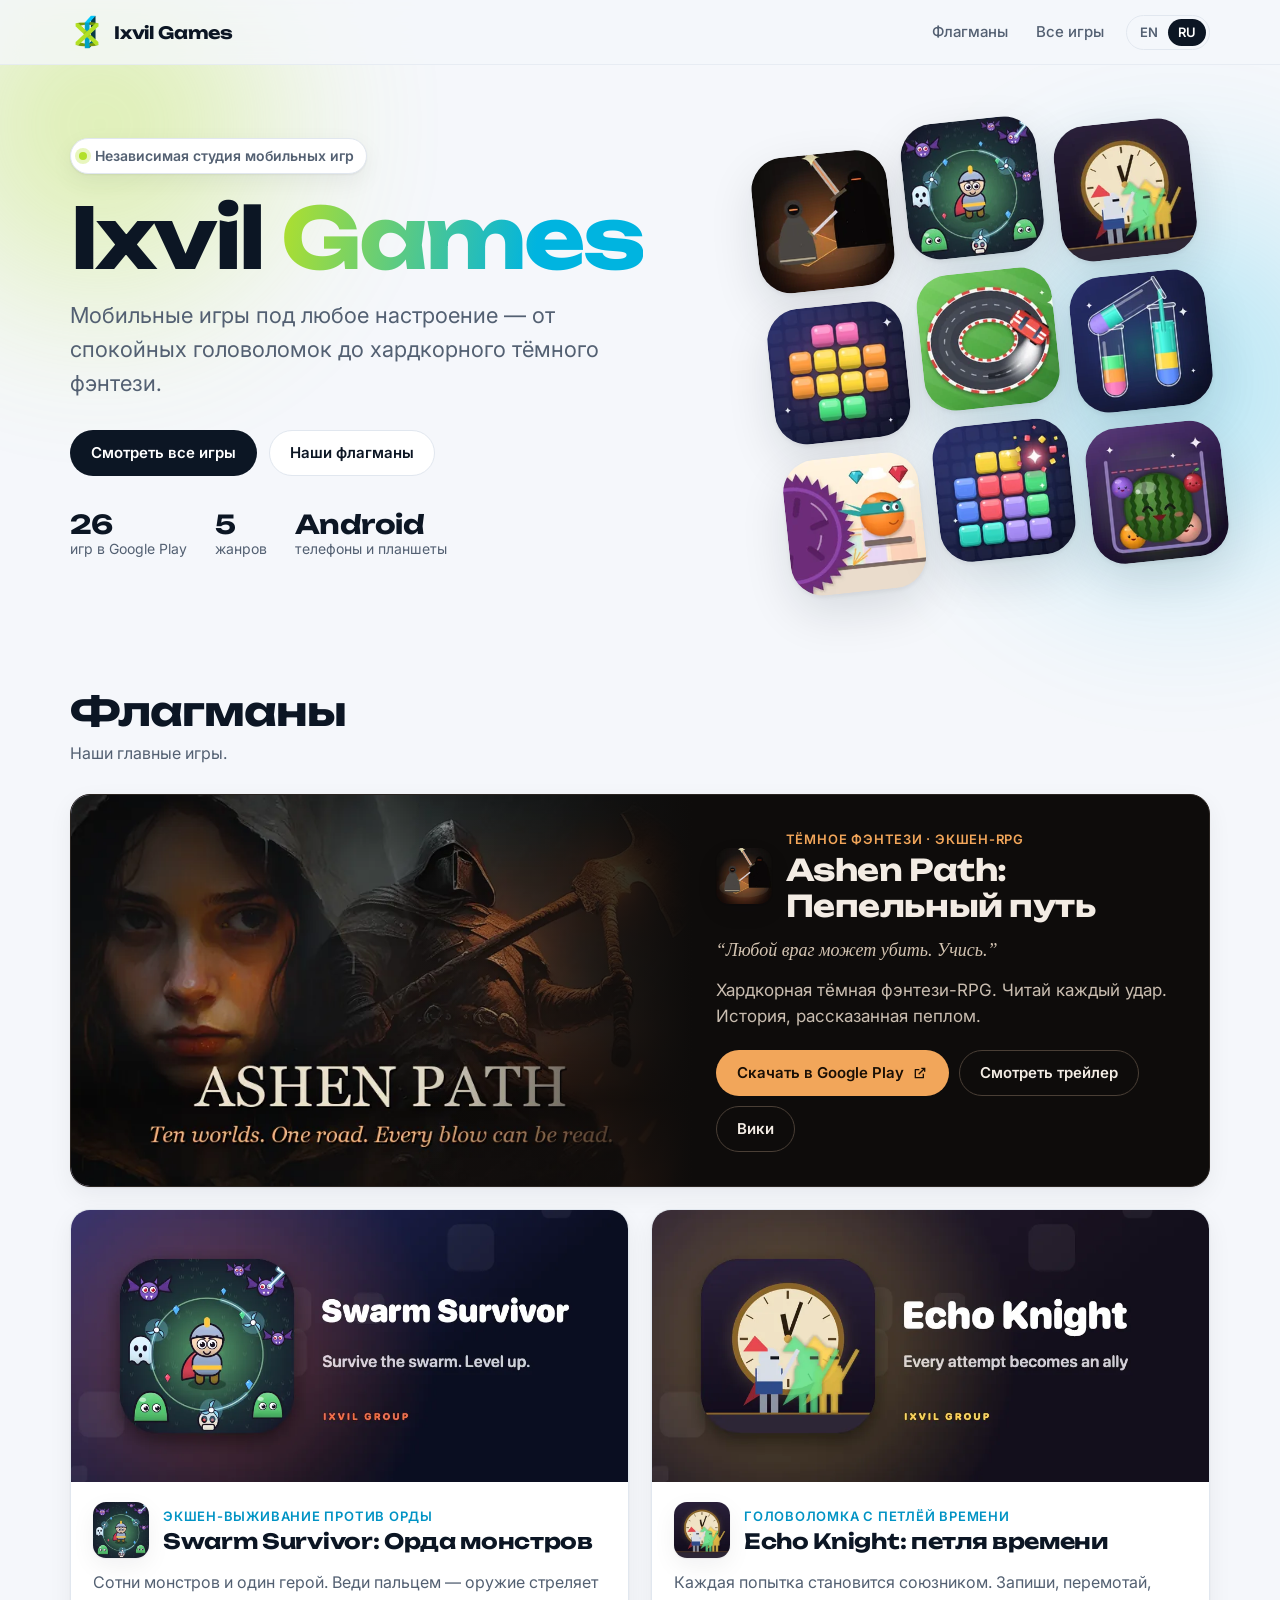
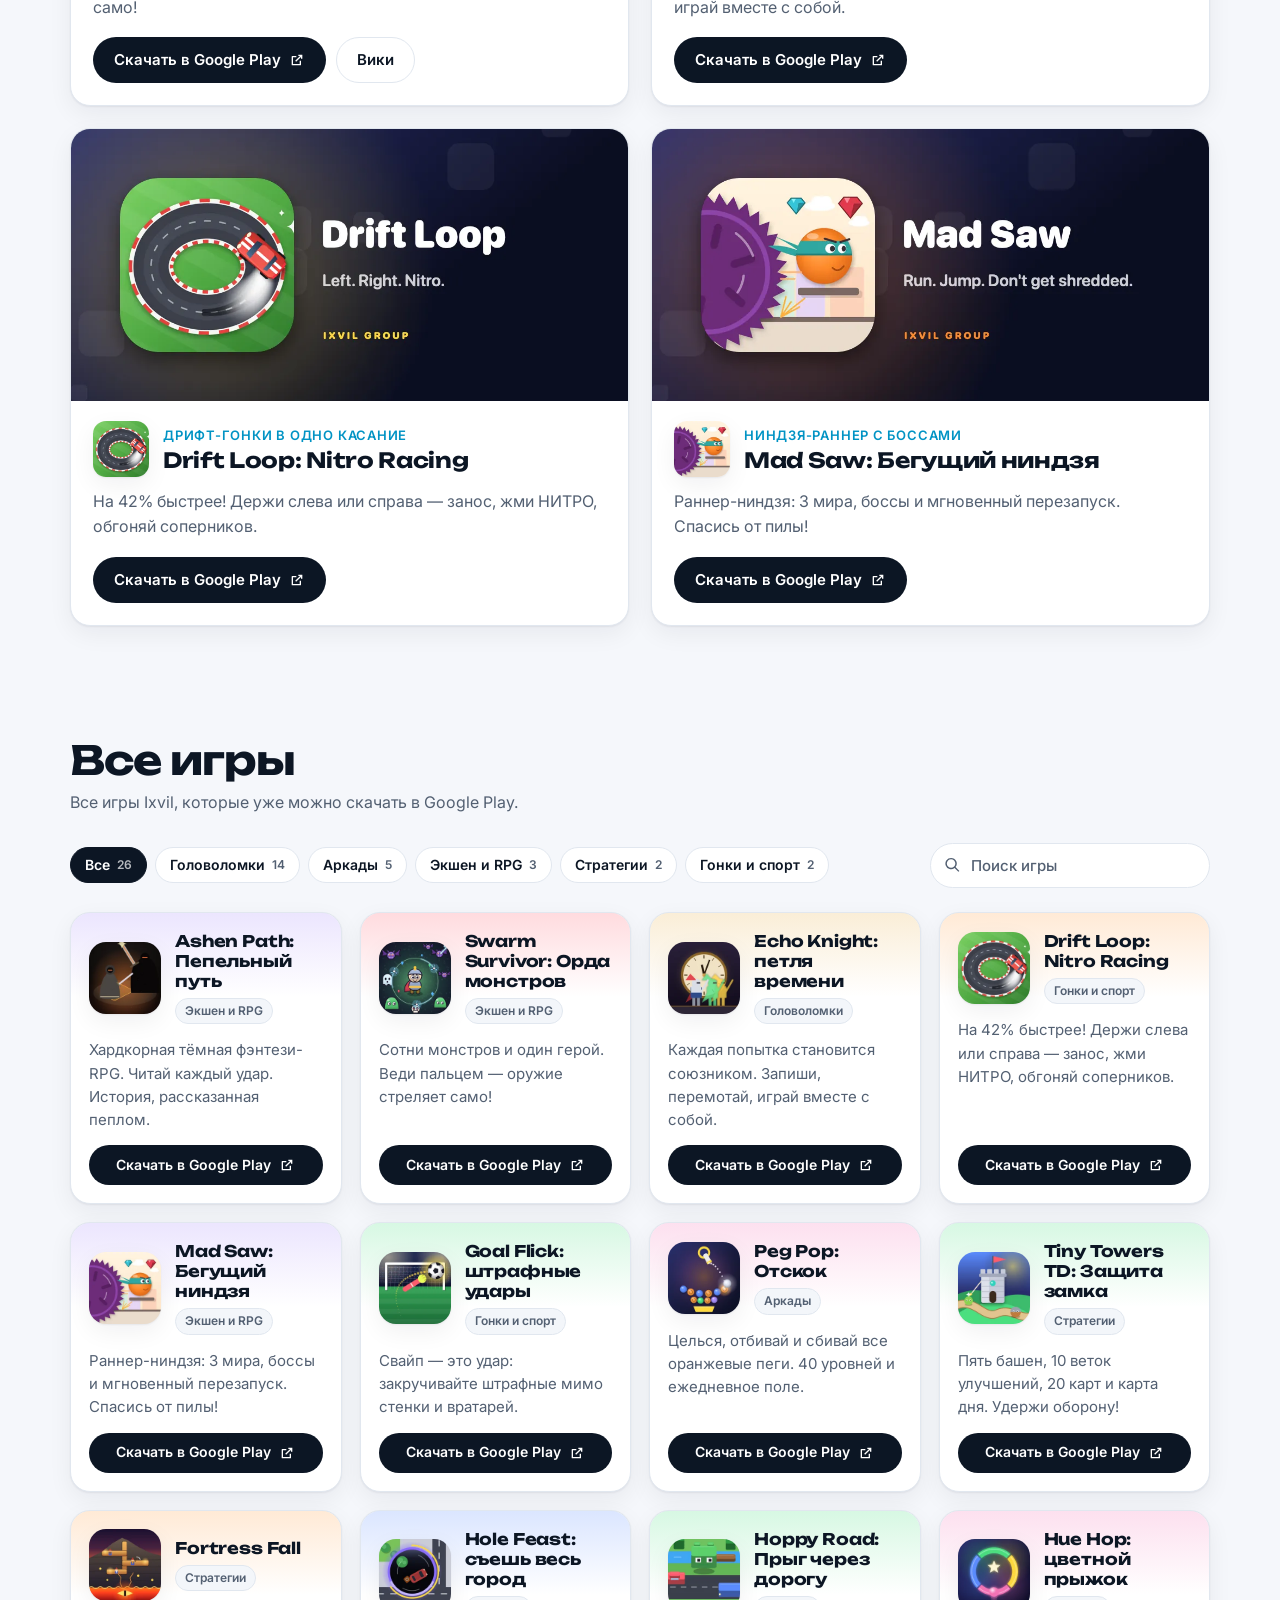
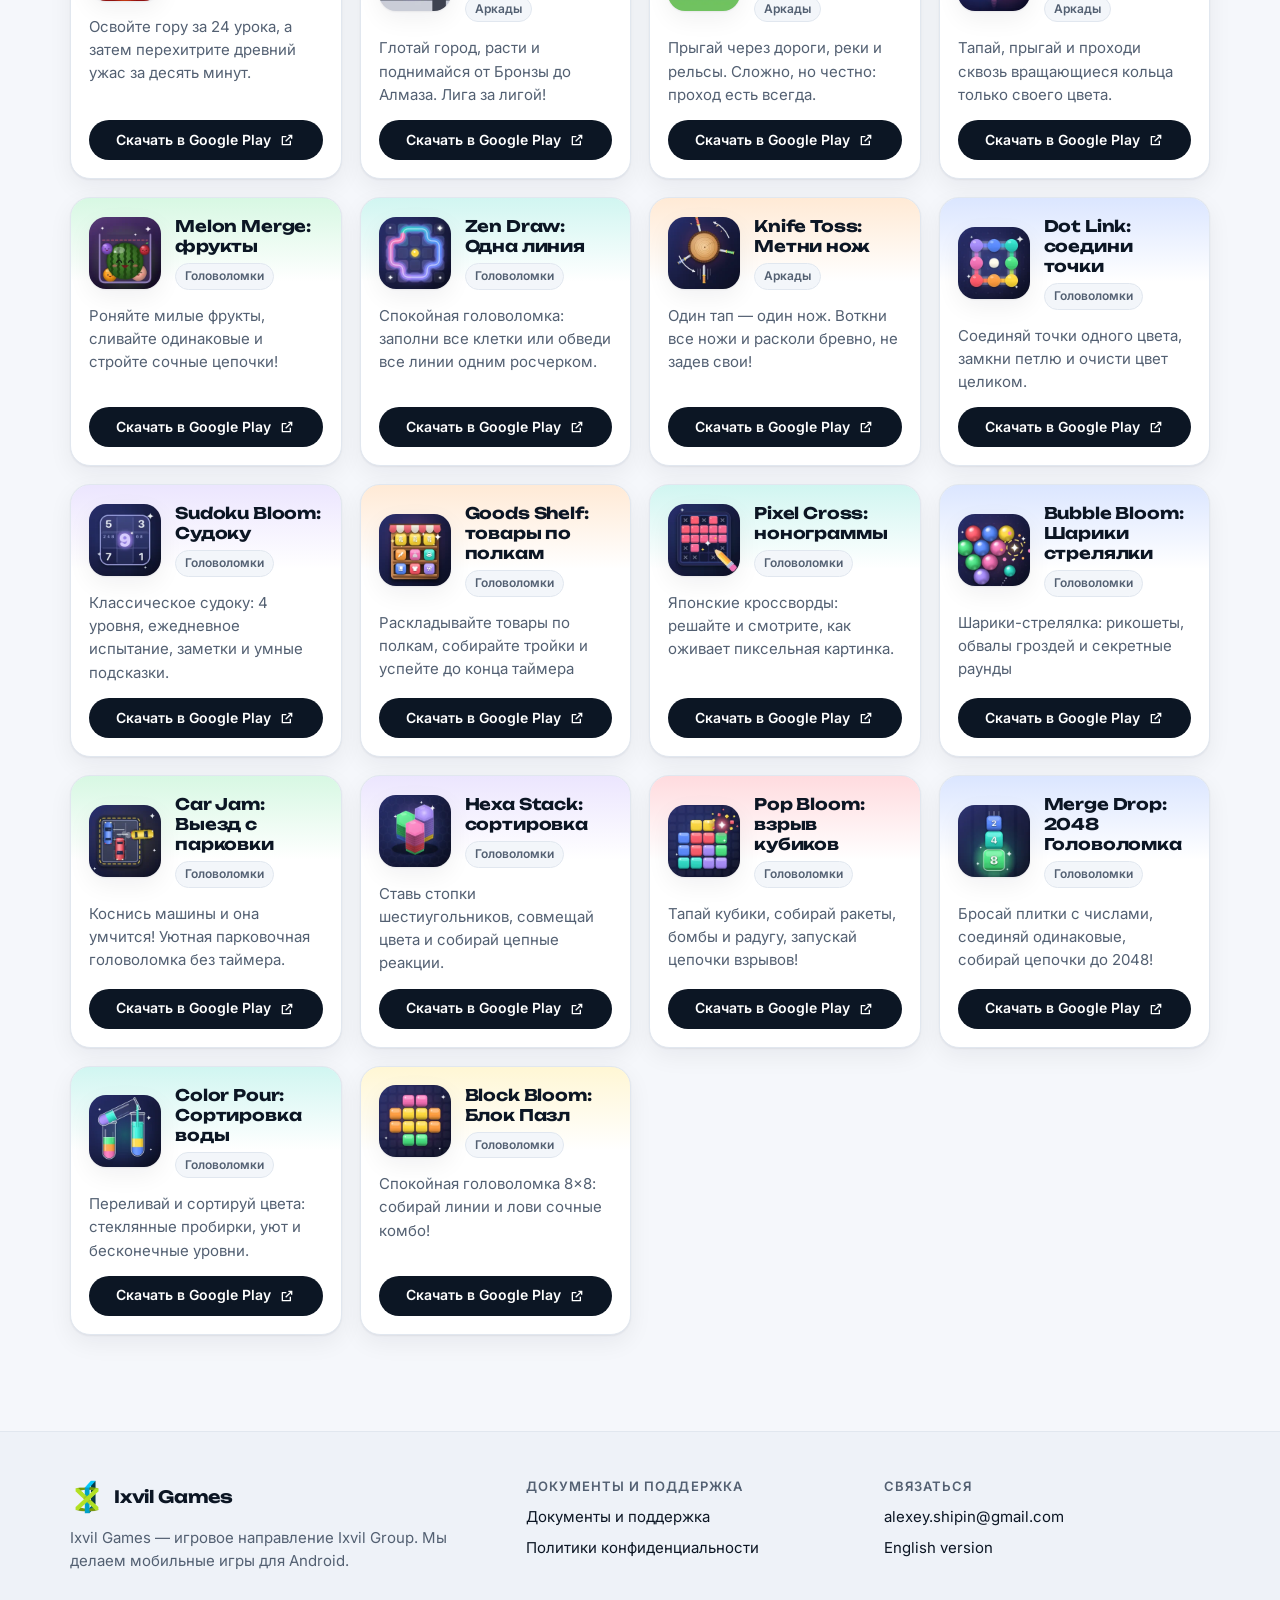
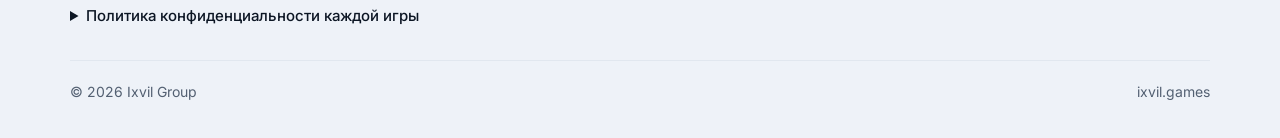
==== ru/index.html @ 44e15bac "Publish ixvil.games landing Co-Authored-By: Claude Opus 5.5 <noreply@anthropic.com>" ====
<!doctype html>
<html lang="ru">
<head>
<meta charset="utf-8">
<meta name="viewport" content="width=device-width, initial-scale=1">
<title>Ixvil Games — мобильные игры</title>
<meta name="description" content="Ixvil Games делает мобильные игры для Android: тёмное фэнтези, экшен-выживание, дрифт-гонки и спокойные головоломки. 26 игр в Google Play.">

<link rel="canonical" href="https://ixvil.games/ru/">
<link rel="alternate" hreflang="en" href="https://ixvil.games/">
<link rel="alternate" hreflang="ru" href="https://ixvil.games/ru/">
<link rel="alternate" hreflang="x-default" href="https://ixvil.games/">
<meta name="color-scheme" content="light dark">
<meta name="theme-color" content="#f5f7fb" media="(prefers-color-scheme: light)">
<meta name="theme-color" content="#080d15" media="(prefers-color-scheme: dark)">
<link rel="icon" href="../favicon.ico" sizes="any">
<link rel="icon" type="image/png" sizes="32x32" href="../favicon-32.png">
<link rel="apple-touch-icon" href="../apple-touch-icon.png">
<meta property="og:type" content="website">
<meta property="og:site_name" content="Ixvil Games">
<meta property="og:title" content="Ixvil Games — мобильные игры">
<meta property="og:description" content="Ixvil Games делает мобильные игры для Android: тёмное фэнтези, экшен-выживание, дрифт-гонки и спокойные головоломки. 26 игр в Google Play.">
<meta property="og:url" content="https://ixvil.games/ru/">
<meta property="og:image" content="https://ixvil.games/assets/brand/og.png">
<meta property="og:image:width" content="1200">
<meta property="og:image:height" content="630">
<meta property="og:image:alt" content="Ixvil Games">
<meta property="og:locale" content="ru_RU">
<meta property="og:locale:alternate" content="en_US">
<meta name="twitter:card" content="summary_large_image">
<meta name="twitter:title" content="Ixvil Games — мобильные игры">
<meta name="twitter:description" content="Ixvil Games делает мобильные игры для Android: тёмное фэнтези, экшен-выживание, дрифт-гонки и спокойные головоломки. 26 игр в Google Play.">
<meta name="twitter:image" content="https://ixvil.games/assets/brand/og.png">
<link rel="preconnect" href="https://fonts.googleapis.com">
<link rel="preconnect" href="https://fonts.gstatic.com" crossorigin>
<link rel="stylesheet" href="https://fonts.googleapis.com/css2?family=Inter:wght@400;500;600;700&family=Unbounded:wght@600;700&display=swap">
<link rel="stylesheet" href="../assets/site.css?v=bd615ac773">
<script type="application/ld+json">{"@context":"https://schema.org","@graph":[{"@type":"Organization","@id":"https://ixvil.games/#org","name":"Ixvil Games","alternateName":"Ixvil Group","url":"https://ixvil.games/","logo":"https://ixvil.games/assets/brand/logo-512.png","email":"alexey.shipin@gmail.com"},{"@type":"WebSite","@id":"https://ixvil.games/#website","url":"https://ixvil.games/","name":"Ixvil Games","publisher":{"@id":"https://ixvil.games/#org"},"inLanguage":["en","ru"]},{"@type":"ItemList","name":"Игры Ixvil Games в Google Play","url":"https://ixvil.games/ru/","numberOfItems":26,"itemListElement":[{"@type":"ListItem","position":1,"item":{"@type":"MobileApplication","name":"Ashen Path: Пепельный путь","description":"Хардкорная тёмная фэнтези-RPG. Читай каждый удар. История, рассказанная пеплом.","operatingSystem":"Android","applicationCategory":"GameApplication","url":"https://play.google.com/store/apps/details?id=com.ixvil.ashenpath&hl=ru","image":"https://ixvil.games/assets/games/ashenpath.webp","publisher":{"@id":"https://ixvil.games/#org"}}},{"@type":"ListItem","position":2,"item":{"@type":"MobileApplication","name":"Swarm Survivor: Орда монстров","description":"Сотни монстров и один герой. Веди пальцем — оружие стреляет само!","operatingSystem":"Android","applicationCategory":"GameApplication","url":"https://play.google.com/store/apps/details?id=com.ixvil.swarmsurvivor&hl=ru","image":"https://ixvil.games/assets/games/swarmsurvivor.webp","publisher":{"@id":"https://ixvil.games/#org"}}},{"@type":"ListItem","position":3,"item":{"@type":"MobileApplication","name":"Echo Knight: петля времени","description":"Каждая попытка становится союзником. Запиши, перемотай, играй вместе с собой.","operatingSystem":"Android","applicationCategory":"GameApplication","url":"https://play.google.com/store/apps/details?id=com.ixvil.echoknight&hl=ru","image":"https://ixvil.games/assets/games/echoknight.webp","publisher":{"@id":"https://ixvil.games/#org"}}},{"@type":"ListItem","position":4,"item":{"@type":"MobileApplication","name":"Drift Loop: Nitro Racing","description":"На 42% быстрее! Держи слева или справа — занос, жми НИТРО, обгоняй соперников.","operatingSystem":"Android","applicationCategory":"GameApplication","url":"https://play.google.com/store/apps/details?id=com.ixvil.driftloop&hl=ru","image":"https://ixvil.games/assets/games/driftloop.webp","publisher":{"@id":"https://ixvil.games/#org"}}},{"@type":"ListItem","position":5,"item":{"@type":"MobileApplication","name":"Mad Saw: Бегущий ниндзя","description":"Раннер-ниндзя: 3 мира, боссы и мгновенный перезапуск. Спасись от пилы!","operatingSystem":"Android","applicationCategory":"GameApplication","url":"https://play.google.com/store/apps/details?id=com.ixvil.madsaw&hl=ru","image":"https://ixvil.games/assets/games/madsaw.webp","publisher":{"@id":"https://ixvil.games/#org"}}},{"@type":"ListItem","position":6,"item":{"@type":"MobileApplication","name":"Goal Flick: штрафные удары","description":"Свайп — это удар: закручивайте штрафные мимо стенки и вратарей.","operatingSystem":"Android","applicationCategory":"GameApplication","url":"https://play.google.com/store/apps/details?id=com.ixvil.goalflick&hl=ru","image":"https://ixvil.games/assets/games/goalflick.webp","publisher":{"@id":"https://ixvil.games/#org"}}},{"@type":"ListItem","position":7,"item":{"@type":"MobileApplication","name":"Peg Pop: Отскок","description":"Целься, отбивай и сбивай все оранжевые пеги. 40 уровней и ежедневное поле.","operatingSystem":"Android","applicationCategory":"GameApplication","url":"https://play.google.com/store/apps/details?id=com.ixvil.pegpop&hl=ru","image":"https://ixvil.games/assets/games/pegpop.webp","publisher":{"@id":"https://ixvil.games/#org"}}},{"@type":"ListItem","position":8,"item":{"@type":"MobileApplication","name":"Tiny Towers TD: Защита замка","description":"Пять башен, 10 веток улучшений, 20 карт и карта дня. Удержи оборону!","operatingSystem":"Android","applicationCategory":"GameApplication","url":"https://play.google.com/store/apps/details?id=com.ixvil.tinytowers&hl=ru","image":"https://ixvil.games/assets/games/tinytowers.webp","publisher":{"@id":"https://ixvil.games/#org"}}},{"@type":"ListItem","position":9,"item":{"@type":"MobileApplication","name":"Fortress Fall","description":"Освойте гору за 24 урока, а затем перехитрите древний ужас за десять минут.","operatingSystem":"Android","applicationCategory":"GameApplication","url":"https://play.google.com/store/apps/details?id=com.ixvil.fortressfall&hl=ru","image":"https://ixvil.games/assets/games/fortressfall.webp","publisher":{"@id":"https://ixvil.games/#org"}}},{"@type":"ListItem","position":10,"item":{"@type":"MobileApplication","name":"Hole Feast: съешь весь город","description":"Глотай город, расти и поднимайся от Бронзы до Алмаза. Лига за лигой!","operatingSystem":"Android","applicationCategory":"GameApplication","url":"https://play.google.com/store/apps/details?id=com.ixvil.holefeast&hl=ru","image":"https://ixvil.games/assets/games/holefeast.webp","publisher":{"@id":"https://ixvil.games/#org"}}},{"@type":"ListItem","position":11,"item":{"@type":"MobileApplication","name":"Hoppy Road: Прыг через дорогу","description":"Прыгай через дороги, реки и рельсы. Сложно, но честно: проход есть всегда.","operatingSystem":"Android","applicationCategory":"GameApplication","url":"https://play.google.com/store/apps/details?id=com.ixvil.hoppyroad&hl=ru","image":"https://ixvil.games/assets/games/hoppyroad.webp","publisher":{"@id":"https://ixvil.games/#org"}}},{"@type":"ListItem","position":12,"item":{"@type":"MobileApplication","name":"Hue Hop: цветной прыжок","description":"Тапай, прыгай и проходи сквозь вращающиеся кольца только своего цвета.","operatingSystem":"Android","applicationCategory":"GameApplication","url":"https://play.google.com/store/apps/details?id=com.ixvil.huehop&hl=ru","image":"https://ixvil.games/assets/games/huehop.webp","publisher":{"@id":"https://ixvil.games/#org"}}},{"@type":"ListItem","position":13,"item":{"@type":"MobileApplication","name":"Melon Merge: фрукты","description":"Роняйте милые фрукты, сливайте одинаковые и стройте сочные цепочки!","operatingSystem":"Android","applicationCategory":"GameApplication","url":"https://play.google.com/store/apps/details?id=com.ixvil.melonmerge&hl=ru","image":"https://ixvil.games/assets/games/melonmerge.webp","publisher":{"@id":"https://ixvil.games/#org"}}},{"@type":"ListItem","position":14,"item":{"@type":"MobileApplication","name":"Zen Draw: Одна линия","description":"Спокойная головоломка: заполни все клетки или обведи все линии одним росчерком.","operatingSystem":"Android","applicationCategory":"GameApplication","url":"https://play.google.com/store/apps/details?id=com.ixvil.zendraw&hl=ru","image":"https://ixvil.games/assets/games/zendraw.webp","publisher":{"@id":"https://ixvil.games/#org"}}},{"@type":"ListItem","position":15,"item":{"@type":"MobileApplication","name":"Knife Toss: Метни нож","description":"Один тап — один нож. Воткни все ножи и расколи бревно, не задев свои!","operatingSystem":"Android","applicationCategory":"GameApplication","url":"https://play.google.com/store/apps/details?id=com.ixvil.knifetoss&hl=ru","image":"https://ixvil.games/assets/games/knifetoss.webp","publisher":{"@id":"https://ixvil.games/#org"}}},{"@type":"ListItem","position":16,"item":{"@type":"MobileApplication","name":"Dot Link: соедини точки","description":"Соединяй точки одного цвета, замкни петлю и очисти цвет целиком.","operatingSystem":"Android","applicationCategory":"GameApplication","url":"https://play.google.com/store/apps/details?id=com.ixvil.dotlink&hl=ru","image":"https://ixvil.games/assets/games/dotlink.webp","publisher":{"@id":"https://ixvil.games/#org"}}},{"@type":"ListItem","position":17,"item":{"@type":"MobileApplication","name":"Sudoku Bloom: Судоку","description":"Классическое судоку: 4 уровня, ежедневное испытание, заметки и умные подсказки.","operatingSystem":"Android","applicationCategory":"GameApplication","url":"https://play.google.com/store/apps/details?id=com.ixvil.sudokubloom&hl=ru","image":"https://ixvil.games/assets/games/sudokubloom.webp","publisher":{"@id":"https://ixvil.games/#org"}}},{"@type":"ListItem","position":18,"item":{"@type":"MobileApplication","name":"Goods Shelf: товары по полкам","description":"Раскладывайте товары по полкам, собирайте тройки и успейте до конца таймера","operatingSystem":"Android","applicationCategory":"GameApplication","url":"https://play.google.com/store/apps/details?id=com.ixvil.goodsshelf&hl=ru","image":"https://ixvil.games/assets/games/goodsshelf.webp","publisher":{"@id":"https://ixvil.games/#org"}}},{"@type":"ListItem","position":19,"item":{"@type":"MobileApplication","name":"Pixel Cross: нонограммы","description":"Японские кроссворды: решайте и смотрите, как оживает пиксельная картинка.","operatingSystem":"Android","applicationCategory":"GameApplication","url":"https://play.google.com/store/apps/details?id=com.ixvil.pixelcross&hl=ru","image":"https://ixvil.games/assets/games/pixelcross.webp","publisher":{"@id":"https://ixvil.games/#org"}}},{"@type":"ListItem","position":20,"item":{"@type":"MobileApplication","name":"Bubble Bloom: Шарики стрелялки","description":"Шарики-стрелялка: рикошеты, обвалы гроздей и секретные раунды","operatingSystem":"Android","applicationCategory":"GameApplication","url":"https://play.google.com/store/apps/details?id=com.ixvil.bubblebloom&hl=ru","image":"https://ixvil.games/assets/games/bubblebloom.webp","publisher":{"@id":"https://ixvil.games/#org"}}},{"@type":"ListItem","position":21,"item":{"@type":"MobileApplication","name":"Car Jam: Выезд с парковки","description":"Коснись машины и она умчится! Уютная парковочная головоломка без таймера.","operatingSystem":"Android","applicationCategory":"GameApplication","url":"https://play.google.com/store/apps/details?id=com.ixvil.carjam&hl=ru","image":"https://ixvil.games/assets/games/carjam.webp","publisher":{"@id":"https://ixvil.games/#org"}}},{"@type":"ListItem","position":22,"item":{"@type":"MobileApplication","name":"Hexa Stack: сортировка","description":"Ставь стопки шестиугольников, совмещай цвета и собирай цепные реакции.","operatingSystem":"Android","applicationCategory":"GameApplication","url":"https://play.google.com/store/apps/details?id=com.ixvil.hexastack&hl=ru","image":"https://ixvil.games/assets/games/hexastack.webp","publisher":{"@id":"https://ixvil.games/#org"}}},{"@type":"ListItem","position":23,"item":{"@type":"MobileApplication","name":"Pop Bloom: взрыв кубиков","description":"Тапай кубики, собирай ракеты, бомбы и радугу, запускай цепочки взрывов!","operatingSystem":"Android","applicationCategory":"GameApplication","url":"https://play.google.com/store/apps/details?id=com.ixvil.popbloom&hl=ru","image":"https://ixvil.games/assets/games/popbloom.webp","publisher":{"@id":"https://ixvil.games/#org"}}},{"@type":"ListItem","position":24,"item":{"@type":"MobileApplication","name":"Merge Drop: 2048 Головоломка","description":"Бросай плитки с числами, соединяй одинаковые, собирай цепочки до 2048!","operatingSystem":"Android","applicationCategory":"GameApplication","url":"https://play.google.com/store/apps/details?id=com.ixvil.mergedrop&hl=ru","image":"https://ixvil.games/assets/games/mergedrop.webp","publisher":{"@id":"https://ixvil.games/#org"}}},{"@type":"ListItem","position":25,"item":{"@type":"MobileApplication","name":"Color Pour: Сортировка воды","description":"Переливай и сортируй цвета: стеклянные пробирки, уют и бесконечные уровни.","operatingSystem":"Android","applicationCategory":"GameApplication","url":"https://play.google.com/store/apps/details?id=com.ixvil.colorpour&hl=ru","image":"https://ixvil.games/assets/games/colorpour.webp","publisher":{"@id":"https://ixvil.games/#org"}}},{"@type":"ListItem","position":26,"item":{"@type":"MobileApplication","name":"Block Bloom: Блок Пазл","description":"Спокойная головоломка 8×8: собирай линии и лови сочные комбо!","operatingSystem":"Android","applicationCategory":"GameApplication","url":"https://play.google.com/store/apps/details?id=com.ixvil.blockbloom&hl=ru","image":"https://ixvil.games/assets/games/blockbloom.webp","publisher":{"@id":"https://ixvil.games/#org"}}}]}]}</script>
</head>
<body>
<a class="skip" href="#games">Перейти к играм</a>
<header class="top">
  <div class="wrap">
    <a class="brand" href="./" aria-label="Ixvil Games"><img src="../assets/brand/mark.webp" width="34" height="34" alt=""><span>Ixvil Games</span></a>
    <nav class="nav" aria-label="Main">
      <a class="nav-link" href="#featured">Флагманы</a>
      <a class="nav-link" href="#games">Все игры</a>
      <div class="lang" role="group" aria-label="Language"><a href="../?lang=en" hreflang="en" lang="en" data-setlang="en">EN</a><span aria-current="true">RU</span></div>
    </nav>
  </div>
</header>
<main>
<section class="hero">
  <div class="wrap">
    <div>
      <span class="eyebrow"><i></i>Независимая студия мобильных игр</span>
      <h1>Ixvil <span class="grad">Games</span></h1>
      <p class="pitch">Мобильные игры под любое настроение — от спокойных головоломок до хардкорного тёмного фэнтези.</p>
      <div class="cta">
        <a class="btn btn-play" href="#games">Смотреть все игры</a>
        <a class="btn btn-ghost" href="#featured">Наши флагманы</a>
      </div>
      <ul class="stats">
        <li><b>26</b><span>игр в Google Play</span></li>
        <li><b>5</b><span>жанров</span></li>
        <li><b>Android</b><span>телефоны и планшеты</span></li>
      </ul>
    </div>
    <div class="mosaic" aria-hidden="true"><img src="../assets/games/ashenpath.webp" width="192" height="192" alt="" decoding="async"><img src="../assets/games/swarmsurvivor.webp" width="192" height="192" alt="" decoding="async"><img src="../assets/games/echoknight.webp" width="192" height="192" alt="" decoding="async"><img src="../assets/games/blockbloom.webp" width="192" height="192" alt="" decoding="async"><img src="../assets/games/driftloop.webp" width="192" height="192" alt="" decoding="async"><img src="../assets/games/colorpour.webp" width="192" height="192" alt="" decoding="async"><img src="../assets/games/madsaw.webp" width="192" height="192" alt="" decoding="async"><img src="../assets/games/popbloom.webp" width="192" height="192" alt="" decoding="async"><img src="../assets/games/melonmerge.webp" width="192" height="192" alt="" decoding="async"></div>
  </div>
</section>
<section class="section" id="featured" aria-labelledby="featured-h">
  <div class="wrap">
    <div class="section-head"><div><h2 id="featured-h">Флагманы</h2><p>Наши главные игры.</p></div></div>
    <div class="feat-grid">
<article class="feat spot" style="--accent:#A78BFA">
  <div class="art"><img src="../assets/games/ashenpath-feature.webp" width="1024" height="500" alt="Ashen Path: Пепельный путь" loading="eager" decoding="async"></div>
  <div class="body">
    <div class="id"><img src="../assets/games/ashenpath.webp" width="56" height="56" alt="" loading="lazy" decoding="async">
      <div><div class="kicker">Тёмное фэнтези · экшен-RPG</div><h3>Ashen Path: Пепельный путь</h3></div></div>
    <p class="quote">“Любой враг может убить. Учись.”</p>
    <p class="desc">Хардкорная тёмная фэнтези-RPG. Читай каждый удар. История, рассказанная пеплом.</p>
    <div class="actions"><a class="btn btn-play" href="https://play.google.com/store/apps/details?id=com.ixvil.ashenpath&amp;hl=ru" target="_blank" rel="noopener" aria-label="Скачать в Google Play: Ashen Path: Пепельный путь">Скачать в Google Play <svg viewBox="0 0 24 24" aria-hidden="true"><path fill="currentColor" d="M14 4h6v6h-2V7.41l-7.29 7.3-1.42-1.42L16.59 6H14V4zM5 6h6v2H6v10h10v-5h2v6a1 1 0 0 1-1 1H5a1 1 0 0 1-1-1V7a1 1 0 0 1 1-1z"/></svg></a><a class="btn btn-ghost" href="https://youtu.be/tPe5_J67nJk" target="_blank" rel="noopener">Смотреть трейлер</a><a class="btn btn-ghost" href="https://ashenpath.ixvil.games/" target="_blank" rel="noopener" aria-label="Вики: Ashen Path">Вики</a></div>
  </div>
</article>
<article class="feat" style="--accent:#FF5C6C">
  <div class="art"><img src="../assets/games/swarmsurvivor-feature.webp" width="1024" height="500" alt="Swarm Survivor: Орда монстров" loading="lazy" decoding="async"></div>
  <div class="body">
    <div class="id"><img src="../assets/games/swarmsurvivor.webp" width="56" height="56" alt="" loading="lazy" decoding="async">
      <div><div class="kicker">Экшен-выживание против орды</div><h3>Swarm Survivor: Орда монстров</h3></div></div>
    
    <p class="desc">Сотни монстров и один герой. Веди пальцем — оружие стреляет само!</p>
    <div class="actions"><a class="btn btn-play" href="https://play.google.com/store/apps/details?id=com.ixvil.swarmsurvivor&amp;hl=ru" target="_blank" rel="noopener" aria-label="Скачать в Google Play: Swarm Survivor: Орда монстров">Скачать в Google Play <svg viewBox="0 0 24 24" aria-hidden="true"><path fill="currentColor" d="M14 4h6v6h-2V7.41l-7.29 7.3-1.42-1.42L16.59 6H14V4zM5 6h6v2H6v10h10v-5h2v6a1 1 0 0 1-1 1H5a1 1 0 0 1-1-1V7a1 1 0 0 1 1-1z"/></svg></a><a class="btn btn-ghost" href="https://swarm.ixvil.games/" target="_blank" rel="noopener" aria-label="Вики: Swarm Survivor">Вики</a></div>
  </div>
</article>
<article class="feat" style="--accent:#E8B04A">
  <div class="art"><img src="../assets/games/echoknight-feature.webp" width="1024" height="500" alt="Echo Knight: петля времени" loading="lazy" decoding="async"></div>
  <div class="body">
    <div class="id"><img src="../assets/games/echoknight.webp" width="56" height="56" alt="" loading="lazy" decoding="async">
      <div><div class="kicker">Головоломка с петлёй времени</div><h3>Echo Knight: петля времени</h3></div></div>
    
    <p class="desc">Каждая попытка становится союзником. Запиши, перемотай, играй вместе с собой.</p>
    <div class="actions"><a class="btn btn-play" href="https://play.google.com/store/apps/details?id=com.ixvil.echoknight&amp;hl=ru" target="_blank" rel="noopener" aria-label="Скачать в Google Play: Echo Knight: петля времени">Скачать в Google Play <svg viewBox="0 0 24 24" aria-hidden="true"><path fill="currentColor" d="M14 4h6v6h-2V7.41l-7.29 7.3-1.42-1.42L16.59 6H14V4zM5 6h6v2H6v10h10v-5h2v6a1 1 0 0 1-1 1H5a1 1 0 0 1-1-1V7a1 1 0 0 1 1-1z"/></svg></a></div>
  </div>
</article>
<article class="feat" style="--accent:#FF9F43">
  <div class="art"><img src="../assets/games/driftloop-feature.webp" width="1024" height="500" alt="Drift Loop: Nitro Racing" loading="lazy" decoding="async"></div>
  <div class="body">
    <div class="id"><img src="../assets/games/driftloop.webp" width="56" height="56" alt="" loading="lazy" decoding="async">
      <div><div class="kicker">Дрифт-гонки в одно касание</div><h3>Drift Loop: Nitro Racing</h3></div></div>
    
    <p class="desc">На 42% быстрее! Держи слева или справа — занос, жми НИТРО, обгоняй соперников.</p>
    <div class="actions"><a class="btn btn-play" href="https://play.google.com/store/apps/details?id=com.ixvil.driftloop&amp;hl=ru" target="_blank" rel="noopener" aria-label="Скачать в Google Play: Drift Loop: Nitro Racing">Скачать в Google Play <svg viewBox="0 0 24 24" aria-hidden="true"><path fill="currentColor" d="M14 4h6v6h-2V7.41l-7.29 7.3-1.42-1.42L16.59 6H14V4zM5 6h6v2H6v10h10v-5h2v6a1 1 0 0 1-1 1H5a1 1 0 0 1-1-1V7a1 1 0 0 1 1-1z"/></svg></a></div>
  </div>
</article>
<article class="feat" style="--accent:#A78BFA">
  <div class="art"><img src="../assets/games/madsaw-feature.webp" width="1024" height="500" alt="Mad Saw: Бегущий ниндзя" loading="lazy" decoding="async"></div>
  <div class="body">
    <div class="id"><img src="../assets/games/madsaw.webp" width="56" height="56" alt="" loading="lazy" decoding="async">
      <div><div class="kicker">Ниндзя-раннер с боссами</div><h3>Mad Saw: Бегущий ниндзя</h3></div></div>
    
    <p class="desc">Раннер-ниндзя: 3 мира, боссы и мгновенный перезапуск. Спасись от пилы!</p>
    <div class="actions"><a class="btn btn-play" href="https://play.google.com/store/apps/details?id=com.ixvil.madsaw&amp;hl=ru" target="_blank" rel="noopener" aria-label="Скачать в Google Play: Mad Saw: Бегущий ниндзя">Скачать в Google Play <svg viewBox="0 0 24 24" aria-hidden="true"><path fill="currentColor" d="M14 4h6v6h-2V7.41l-7.29 7.3-1.42-1.42L16.59 6H14V4zM5 6h6v2H6v10h10v-5h2v6a1 1 0 0 1-1 1H5a1 1 0 0 1-1-1V7a1 1 0 0 1 1-1z"/></svg></a></div>
  </div>
</article>
    </div>
  </div>
</section>
<section class="section" id="games" aria-labelledby="games-h">
  <div class="wrap">
    <div class="section-head"><div><h2 id="games-h">Все игры</h2><p>Все игры Ixvil, которые уже можно скачать в Google Play.</p></div></div>
    <div class="filters" id="filters" hidden>
      <div class="chips" role="group" aria-label="Genre"><button type="button" class="chip" data-genre="all" aria-pressed="true">Все <small>26</small></button><button type="button" class="chip" data-genre="puzzle" aria-pressed="false">Головоломки <small>14</small></button><button type="button" class="chip" data-genre="arcade" aria-pressed="false">Аркады <small>5</small></button><button type="button" class="chip" data-genre="action" aria-pressed="false">Экшен и RPG <small>3</small></button><button type="button" class="chip" data-genre="strategy" aria-pressed="false">Стратегии <small>2</small></button><button type="button" class="chip" data-genre="sports" aria-pressed="false">Гонки и спорт <small>2</small></button></div>
      <label class="search"><svg viewBox="0 0 24 24" aria-hidden="true"><path fill="currentColor" d="M10 2a8 8 0 0 1 6.32 12.9l5.39 5.4-1.41 1.4-5.4-5.39A8 8 0 1 1 10 2zm0 2a6 6 0 1 0 0 12 6 6 0 0 0 0-12z"/></svg><input id="q" type="search" placeholder="Поиск игры" aria-label="Поиск игры" autocomplete="off"></label>
    </div>
    <ul class="grid" id="grid">
<li class="card" data-genre="action" data-q="ashen path: пепельный путь ashen path хардкорная тёмная фэнтези-rpg. читай каждый удар. история, рассказанная пеплом. экшен и rpg" style="--accent:#A78BFA">
  <div class="id"><img src="../assets/games/ashenpath.webp" width="72" height="72" alt="" loading="lazy" decoding="async">
    <div><h3>Ashen Path: Пепельный путь</h3><span class="tag">Экшен и RPG</span></div></div>
  <p class="desc">Хардкорная тёмная фэнтези-RPG. Читай каждый удар. История, рассказанная пеплом.</p>
  <a class="btn btn-play btn-sm" href="https://play.google.com/store/apps/details?id=com.ixvil.ashenpath&amp;hl=ru" target="_blank" rel="noopener" aria-label="Скачать в Google Play: Ashen Path: Пепельный путь">Скачать в Google Play <svg viewBox="0 0 24 24" aria-hidden="true"><path fill="currentColor" d="M14 4h6v6h-2V7.41l-7.29 7.3-1.42-1.42L16.59 6H14V4zM5 6h6v2H6v10h10v-5h2v6a1 1 0 0 1-1 1H5a1 1 0 0 1-1-1V7a1 1 0 0 1 1-1z"/></svg></a>
</li>
<li class="card" data-genre="action" data-q="swarm survivor: орда монстров swarm survivor сотни монстров и один герой. веди пальцем — оружие стреляет само! экшен и rpg" style="--accent:#FF5C6C">
  <div class="id"><img src="../assets/games/swarmsurvivor.webp" width="72" height="72" alt="" loading="lazy" decoding="async">
    <div><h3>Swarm Survivor: Орда монстров</h3><span class="tag">Экшен и RPG</span></div></div>
  <p class="desc">Сотни монстров и один герой. Веди пальцем — оружие стреляет само!</p>
  <a class="btn btn-play btn-sm" href="https://play.google.com/store/apps/details?id=com.ixvil.swarmsurvivor&amp;hl=ru" target="_blank" rel="noopener" aria-label="Скачать в Google Play: Swarm Survivor: Орда монстров">Скачать в Google Play <svg viewBox="0 0 24 24" aria-hidden="true"><path fill="currentColor" d="M14 4h6v6h-2V7.41l-7.29 7.3-1.42-1.42L16.59 6H14V4zM5 6h6v2H6v10h10v-5h2v6a1 1 0 0 1-1 1H5a1 1 0 0 1-1-1V7a1 1 0 0 1 1-1z"/></svg></a>
</li>
<li class="card" data-genre="puzzle" data-q="echo knight: петля времени echo knight каждая попытка становится союзником. запиши, перемотай, играй вместе с собой. головоломки" style="--accent:#E8B04A">
  <div class="id"><img src="../assets/games/echoknight.webp" width="72" height="72" alt="" loading="lazy" decoding="async">
    <div><h3>Echo Knight: петля времени</h3><span class="tag">Головоломки</span></div></div>
  <p class="desc">Каждая попытка становится союзником. Запиши, перемотай, играй вместе с собой.</p>
  <a class="btn btn-play btn-sm" href="https://play.google.com/store/apps/details?id=com.ixvil.echoknight&amp;hl=ru" target="_blank" rel="noopener" aria-label="Скачать в Google Play: Echo Knight: петля времени">Скачать в Google Play <svg viewBox="0 0 24 24" aria-hidden="true"><path fill="currentColor" d="M14 4h6v6h-2V7.41l-7.29 7.3-1.42-1.42L16.59 6H14V4zM5 6h6v2H6v10h10v-5h2v6a1 1 0 0 1-1 1H5a1 1 0 0 1-1-1V7a1 1 0 0 1 1-1z"/></svg></a>
</li>
<li class="card" data-genre="sports" data-q="drift loop: nitro racing drift loop на 42% быстрее! держи слева или справа — занос, жми нитро, обгоняй соперников. гонки и спорт" style="--accent:#FF9F43">
  <div class="id"><img src="../assets/games/driftloop.webp" width="72" height="72" alt="" loading="lazy" decoding="async">
    <div><h3>Drift Loop: Nitro Racing</h3><span class="tag">Гонки и спорт</span></div></div>
  <p class="desc">На 42% быстрее! Держи слева или справа — занос, жми НИТРО, обгоняй соперников.</p>
  <a class="btn btn-play btn-sm" href="https://play.google.com/store/apps/details?id=com.ixvil.driftloop&amp;hl=ru" target="_blank" rel="noopener" aria-label="Скачать в Google Play: Drift Loop: Nitro Racing">Скачать в Google Play <svg viewBox="0 0 24 24" aria-hidden="true"><path fill="currentColor" d="M14 4h6v6h-2V7.41l-7.29 7.3-1.42-1.42L16.59 6H14V4zM5 6h6v2H6v10h10v-5h2v6a1 1 0 0 1-1 1H5a1 1 0 0 1-1-1V7a1 1 0 0 1 1-1z"/></svg></a>
</li>
<li class="card" data-genre="action" data-q="mad saw: бегущий ниндзя mad saw раннер-ниндзя: 3 мира, боссы и мгновенный перезапуск. спасись от пилы! экшен и rpg" style="--accent:#A78BFA">
  <div class="id"><img src="../assets/games/madsaw.webp" width="72" height="72" alt="" loading="lazy" decoding="async">
    <div><h3>Mad Saw: Бегущий ниндзя</h3><span class="tag">Экшен и RPG</span></div></div>
  <p class="desc">Раннер-ниндзя: 3 мира, боссы и мгновенный перезапуск. Спасись от пилы!</p>
  <a class="btn btn-play btn-sm" href="https://play.google.com/store/apps/details?id=com.ixvil.madsaw&amp;hl=ru" target="_blank" rel="noopener" aria-label="Скачать в Google Play: Mad Saw: Бегущий ниндзя">Скачать в Google Play <svg viewBox="0 0 24 24" aria-hidden="true"><path fill="currentColor" d="M14 4h6v6h-2V7.41l-7.29 7.3-1.42-1.42L16.59 6H14V4zM5 6h6v2H6v10h10v-5h2v6a1 1 0 0 1-1 1H5a1 1 0 0 1-1-1V7a1 1 0 0 1 1-1z"/></svg></a>
</li>
<li class="card" data-genre="sports" data-q="goal flick: штрафные удары goal flick свайп — это удар: закручивайте штрафные мимо стенки и вратарей. гонки и спорт" style="--accent:#4ADE80">
  <div class="id"><img src="../assets/games/goalflick.webp" width="72" height="72" alt="" loading="lazy" decoding="async">
    <div><h3>Goal Flick: штрафные удары</h3><span class="tag">Гонки и спорт</span></div></div>
  <p class="desc">Свайп — это удар: закручивайте штрафные мимо стенки и вратарей.</p>
  <a class="btn btn-play btn-sm" href="https://play.google.com/store/apps/details?id=com.ixvil.goalflick&amp;hl=ru" target="_blank" rel="noopener" aria-label="Скачать в Google Play: Goal Flick: штрафные удары">Скачать в Google Play <svg viewBox="0 0 24 24" aria-hidden="true"><path fill="currentColor" d="M14 4h6v6h-2V7.41l-7.29 7.3-1.42-1.42L16.59 6H14V4zM5 6h6v2H6v10h10v-5h2v6a1 1 0 0 1-1 1H5a1 1 0 0 1-1-1V7a1 1 0 0 1 1-1z"/></svg></a>
</li>
<li class="card" data-genre="arcade" data-q="peg pop: отскок peg pop целься, отбивай и сбивай все оранжевые пеги. 40 уровней и ежедневное поле. аркады" style="--accent:#F472B6">
  <div class="id"><img src="../assets/games/pegpop.webp" width="72" height="72" alt="" loading="lazy" decoding="async">
    <div><h3>Peg Pop: Отскок</h3><span class="tag">Аркады</span></div></div>
  <p class="desc">Целься, отбивай и сбивай все оранжевые пеги. 40 уровней и ежедневное поле.</p>
  <a class="btn btn-play btn-sm" href="https://play.google.com/store/apps/details?id=com.ixvil.pegpop&amp;hl=ru" target="_blank" rel="noopener" aria-label="Скачать в Google Play: Peg Pop: Отскок">Скачать в Google Play <svg viewBox="0 0 24 24" aria-hidden="true"><path fill="currentColor" d="M14 4h6v6h-2V7.41l-7.29 7.3-1.42-1.42L16.59 6H14V4zM5 6h6v2H6v10h10v-5h2v6a1 1 0 0 1-1 1H5a1 1 0 0 1-1-1V7a1 1 0 0 1 1-1z"/></svg></a>
</li>
<li class="card" data-genre="strategy" data-q="tiny towers td: защита замка tiny towers td пять башен, 10 веток улучшений, 20 карт и карта дня. удержи оборону! стратегии" style="--accent:#4ADE80">
  <div class="id"><img src="../assets/games/tinytowers.webp" width="72" height="72" alt="" loading="lazy" decoding="async">
    <div><h3>Tiny Towers TD: Защита замка</h3><span class="tag">Стратегии</span></div></div>
  <p class="desc">Пять башен, 10 веток улучшений, 20 карт и карта дня. Удержи оборону!</p>
  <a class="btn btn-play btn-sm" href="https://play.google.com/store/apps/details?id=com.ixvil.tinytowers&amp;hl=ru" target="_blank" rel="noopener" aria-label="Скачать в Google Play: Tiny Towers TD: Защита замка">Скачать в Google Play <svg viewBox="0 0 24 24" aria-hidden="true"><path fill="currentColor" d="M14 4h6v6h-2V7.41l-7.29 7.3-1.42-1.42L16.59 6H14V4zM5 6h6v2H6v10h10v-5h2v6a1 1 0 0 1-1 1H5a1 1 0 0 1-1-1V7a1 1 0 0 1 1-1z"/></svg></a>
</li>
<li class="card" data-genre="strategy" data-q="fortress fall fortress fall освойте гору за 24 урока, а затем перехитрите древний ужас за десять минут. стратегии" style="--accent:#FF9F43">
  <div class="id"><img src="../assets/games/fortressfall.webp" width="72" height="72" alt="" loading="lazy" decoding="async">
    <div><h3>Fortress Fall</h3><span class="tag">Стратегии</span></div></div>
  <p class="desc">Освойте гору за 24 урока, а затем перехитрите древний ужас за десять минут.</p>
  <a class="btn btn-play btn-sm" href="https://play.google.com/store/apps/details?id=com.ixvil.fortressfall&amp;hl=ru" target="_blank" rel="noopener" aria-label="Скачать в Google Play: Fortress Fall">Скачать в Google Play <svg viewBox="0 0 24 24" aria-hidden="true"><path fill="currentColor" d="M14 4h6v6h-2V7.41l-7.29 7.3-1.42-1.42L16.59 6H14V4zM5 6h6v2H6v10h10v-5h2v6a1 1 0 0 1-1 1H5a1 1 0 0 1-1-1V7a1 1 0 0 1 1-1z"/></svg></a>
</li>
<li class="card" data-genre="arcade" data-q="hole feast: съешь весь город hole feast глотай город, расти и поднимайся от бронзы до алмаза. лига за лигой! аркады" style="--accent:#5B8CFF">
  <div class="id"><img src="../assets/games/holefeast.webp" width="72" height="72" alt="" loading="lazy" decoding="async">
    <div><h3>Hole Feast: съешь весь город</h3><span class="tag">Аркады</span></div></div>
  <p class="desc">Глотай город, расти и поднимайся от Бронзы до Алмаза. Лига за лигой!</p>
  <a class="btn btn-play btn-sm" href="https://play.google.com/store/apps/details?id=com.ixvil.holefeast&amp;hl=ru" target="_blank" rel="noopener" aria-label="Скачать в Google Play: Hole Feast: съешь весь город">Скачать в Google Play <svg viewBox="0 0 24 24" aria-hidden="true"><path fill="currentColor" d="M14 4h6v6h-2V7.41l-7.29 7.3-1.42-1.42L16.59 6H14V4zM5 6h6v2H6v10h10v-5h2v6a1 1 0 0 1-1 1H5a1 1 0 0 1-1-1V7a1 1 0 0 1 1-1z"/></svg></a>
</li>
<li class="card" data-genre="arcade" data-q="hoppy road: прыг через дорогу hoppy road прыгай через дороги, реки и рельсы. сложно, но честно: проход есть всегда. аркады" style="--accent:#4ADE80">
  <div class="id"><img src="../assets/games/hoppyroad.webp" width="72" height="72" alt="" loading="lazy" decoding="async">
    <div><h3>Hoppy Road: Прыг через дорогу</h3><span class="tag">Аркады</span></div></div>
  <p class="desc">Прыгай через дороги, реки и рельсы. Сложно, но честно: проход есть всегда.</p>
  <a class="btn btn-play btn-sm" href="https://play.google.com/store/apps/details?id=com.ixvil.hoppyroad&amp;hl=ru" target="_blank" rel="noopener" aria-label="Скачать в Google Play: Hoppy Road: Прыг через дорогу">Скачать в Google Play <svg viewBox="0 0 24 24" aria-hidden="true"><path fill="currentColor" d="M14 4h6v6h-2V7.41l-7.29 7.3-1.42-1.42L16.59 6H14V4zM5 6h6v2H6v10h10v-5h2v6a1 1 0 0 1-1 1H5a1 1 0 0 1-1-1V7a1 1 0 0 1 1-1z"/></svg></a>
</li>
<li class="card" data-genre="arcade" data-q="hue hop: цветной прыжок hue hop тапай, прыгай и проходи сквозь вращающиеся кольца только своего цвета. аркады" style="--accent:#F472B6">
  <div class="id"><img src="../assets/games/huehop.webp" width="72" height="72" alt="" loading="lazy" decoding="async">
    <div><h3>Hue Hop: цветной прыжок</h3><span class="tag">Аркады</span></div></div>
  <p class="desc">Тапай, прыгай и проходи сквозь вращающиеся кольца только своего цвета.</p>
  <a class="btn btn-play btn-sm" href="https://play.google.com/store/apps/details?id=com.ixvil.huehop&amp;hl=ru" target="_blank" rel="noopener" aria-label="Скачать в Google Play: Hue Hop: цветной прыжок">Скачать в Google Play <svg viewBox="0 0 24 24" aria-hidden="true"><path fill="currentColor" d="M14 4h6v6h-2V7.41l-7.29 7.3-1.42-1.42L16.59 6H14V4zM5 6h6v2H6v10h10v-5h2v6a1 1 0 0 1-1 1H5a1 1 0 0 1-1-1V7a1 1 0 0 1 1-1z"/></svg></a>
</li>
<li class="card" data-genre="puzzle" data-q="melon merge: фрукты melon merge роняйте милые фрукты, сливайте одинаковые и стройте сочные цепочки! головоломки" style="--accent:#4ADE80">
  <div class="id"><img src="../assets/games/melonmerge.webp" width="72" height="72" alt="" loading="lazy" decoding="async">
    <div><h3>Melon Merge: фрукты</h3><span class="tag">Головоломки</span></div></div>
  <p class="desc">Роняйте милые фрукты, сливайте одинаковые и стройте сочные цепочки!</p>
  <a class="btn btn-play btn-sm" href="https://play.google.com/store/apps/details?id=com.ixvil.melonmerge&amp;hl=ru" target="_blank" rel="noopener" aria-label="Скачать в Google Play: Melon Merge: фрукты">Скачать в Google Play <svg viewBox="0 0 24 24" aria-hidden="true"><path fill="currentColor" d="M14 4h6v6h-2V7.41l-7.29 7.3-1.42-1.42L16.59 6H14V4zM5 6h6v2H6v10h10v-5h2v6a1 1 0 0 1-1 1H5a1 1 0 0 1-1-1V7a1 1 0 0 1 1-1z"/></svg></a>
</li>
<li class="card" data-genre="puzzle" data-q="zen draw: одна линия zen draw спокойная головоломка: заполни все клетки или обведи все линии одним росчерком. головоломки" style="--accent:#2DD4BF">
  <div class="id"><img src="../assets/games/zendraw.webp" width="72" height="72" alt="" loading="lazy" decoding="async">
    <div><h3>Zen Draw: Одна линия</h3><span class="tag">Головоломки</span></div></div>
  <p class="desc">Спокойная головоломка: заполни все клетки или обведи все линии одним росчерком.</p>
  <a class="btn btn-play btn-sm" href="https://play.google.com/store/apps/details?id=com.ixvil.zendraw&amp;hl=ru" target="_blank" rel="noopener" aria-label="Скачать в Google Play: Zen Draw: Одна линия">Скачать в Google Play <svg viewBox="0 0 24 24" aria-hidden="true"><path fill="currentColor" d="M14 4h6v6h-2V7.41l-7.29 7.3-1.42-1.42L16.59 6H14V4zM5 6h6v2H6v10h10v-5h2v6a1 1 0 0 1-1 1H5a1 1 0 0 1-1-1V7a1 1 0 0 1 1-1z"/></svg></a>
</li>
<li class="card" data-genre="arcade" data-q="knife toss: метни нож knife toss один тап — один нож. воткни все ножи и расколи бревно, не задев свои! аркады" style="--accent:#FF9F43">
  <div class="id"><img src="../assets/games/knifetoss.webp" width="72" height="72" alt="" loading="lazy" decoding="async">
    <div><h3>Knife Toss: Метни нож</h3><span class="tag">Аркады</span></div></div>
  <p class="desc">Один тап — один нож. Воткни все ножи и расколи бревно, не задев свои!</p>
  <a class="btn btn-play btn-sm" href="https://play.google.com/store/apps/details?id=com.ixvil.knifetoss&amp;hl=ru" target="_blank" rel="noopener" aria-label="Скачать в Google Play: Knife Toss: Метни нож">Скачать в Google Play <svg viewBox="0 0 24 24" aria-hidden="true"><path fill="currentColor" d="M14 4h6v6h-2V7.41l-7.29 7.3-1.42-1.42L16.59 6H14V4zM5 6h6v2H6v10h10v-5h2v6a1 1 0 0 1-1 1H5a1 1 0 0 1-1-1V7a1 1 0 0 1 1-1z"/></svg></a>
</li>
<li class="card" data-genre="puzzle" data-q="dot link: соедини точки dot link соединяй точки одного цвета, замкни петлю и очисти цвет целиком. головоломки" style="--accent:#5B8CFF">
  <div class="id"><img src="../assets/games/dotlink.webp" width="72" height="72" alt="" loading="lazy" decoding="async">
    <div><h3>Dot Link: соедини точки</h3><span class="tag">Головоломки</span></div></div>
  <p class="desc">Соединяй точки одного цвета, замкни петлю и очисти цвет целиком.</p>
  <a class="btn btn-play btn-sm" href="https://play.google.com/store/apps/details?id=com.ixvil.dotlink&amp;hl=ru" target="_blank" rel="noopener" aria-label="Скачать в Google Play: Dot Link: соедини точки">Скачать в Google Play <svg viewBox="0 0 24 24" aria-hidden="true"><path fill="currentColor" d="M14 4h6v6h-2V7.41l-7.29 7.3-1.42-1.42L16.59 6H14V4zM5 6h6v2H6v10h10v-5h2v6a1 1 0 0 1-1 1H5a1 1 0 0 1-1-1V7a1 1 0 0 1 1-1z"/></svg></a>
</li>
<li class="card" data-genre="puzzle" data-q="sudoku bloom: судоку sudoku bloom классическое судоку: 4 уровня, ежедневное испытание, заметки и умные подсказки. головоломки" style="--accent:#A78BFA">
  <div class="id"><img src="../assets/games/sudokubloom.webp" width="72" height="72" alt="" loading="lazy" decoding="async">
    <div><h3>Sudoku Bloom: Судоку</h3><span class="tag">Головоломки</span></div></div>
  <p class="desc">Классическое судоку: 4 уровня, ежедневное испытание, заметки и умные подсказки.</p>
  <a class="btn btn-play btn-sm" href="https://play.google.com/store/apps/details?id=com.ixvil.sudokubloom&amp;hl=ru" target="_blank" rel="noopener" aria-label="Скачать в Google Play: Sudoku Bloom: Судоку">Скачать в Google Play <svg viewBox="0 0 24 24" aria-hidden="true"><path fill="currentColor" d="M14 4h6v6h-2V7.41l-7.29 7.3-1.42-1.42L16.59 6H14V4zM5 6h6v2H6v10h10v-5h2v6a1 1 0 0 1-1 1H5a1 1 0 0 1-1-1V7a1 1 0 0 1 1-1z"/></svg></a>
</li>
<li class="card" data-genre="puzzle" data-q="goods shelf: товары по полкам goods shelf раскладывайте товары по полкам, собирайте тройки и успейте до конца таймера головоломки" style="--accent:#FF9F43">
  <div class="id"><img src="../assets/games/goodsshelf.webp" width="72" height="72" alt="" loading="lazy" decoding="async">
    <div><h3>Goods Shelf: товары по полкам</h3><span class="tag">Головоломки</span></div></div>
  <p class="desc">Раскладывайте товары по полкам, собирайте тройки и успейте до конца таймера</p>
  <a class="btn btn-play btn-sm" href="https://play.google.com/store/apps/details?id=com.ixvil.goodsshelf&amp;hl=ru" target="_blank" rel="noopener" aria-label="Скачать в Google Play: Goods Shelf: товары по полкам">Скачать в Google Play <svg viewBox="0 0 24 24" aria-hidden="true"><path fill="currentColor" d="M14 4h6v6h-2V7.41l-7.29 7.3-1.42-1.42L16.59 6H14V4zM5 6h6v2H6v10h10v-5h2v6a1 1 0 0 1-1 1H5a1 1 0 0 1-1-1V7a1 1 0 0 1 1-1z"/></svg></a>
</li>
<li class="card" data-genre="puzzle" data-q="pixel cross: нонограммы pixel cross японские кроссворды: решайте и смотрите, как оживает пиксельная картинка. головоломки" style="--accent:#2DD4BF">
  <div class="id"><img src="../assets/games/pixelcross.webp" width="72" height="72" alt="" loading="lazy" decoding="async">
    <div><h3>Pixel Cross: нонограммы</h3><span class="tag">Головоломки</span></div></div>
  <p class="desc">Японские кроссворды: решайте и смотрите, как оживает пиксельная картинка.</p>
  <a class="btn btn-play btn-sm" href="https://play.google.com/store/apps/details?id=com.ixvil.pixelcross&amp;hl=ru" target="_blank" rel="noopener" aria-label="Скачать в Google Play: Pixel Cross: нонограммы">Скачать в Google Play <svg viewBox="0 0 24 24" aria-hidden="true"><path fill="currentColor" d="M14 4h6v6h-2V7.41l-7.29 7.3-1.42-1.42L16.59 6H14V4zM5 6h6v2H6v10h10v-5h2v6a1 1 0 0 1-1 1H5a1 1 0 0 1-1-1V7a1 1 0 0 1 1-1z"/></svg></a>
</li>
<li class="card" data-genre="puzzle" data-q="bubble bloom: шарики стрелялки bubble bloom шарики-стрелялка: рикошеты, обвалы гроздей и секретные раунды головоломки" style="--accent:#5B8CFF">
  <div class="id"><img src="../assets/games/bubblebloom.webp" width="72" height="72" alt="" loading="lazy" decoding="async">
    <div><h3>Bubble Bloom: Шарики стрелялки</h3><span class="tag">Головоломки</span></div></div>
  <p class="desc">Шарики-стрелялка: рикошеты, обвалы гроздей и секретные раунды</p>
  <a class="btn btn-play btn-sm" href="https://play.google.com/store/apps/details?id=com.ixvil.bubblebloom&amp;hl=ru" target="_blank" rel="noopener" aria-label="Скачать в Google Play: Bubble Bloom: Шарики стрелялки">Скачать в Google Play <svg viewBox="0 0 24 24" aria-hidden="true"><path fill="currentColor" d="M14 4h6v6h-2V7.41l-7.29 7.3-1.42-1.42L16.59 6H14V4zM5 6h6v2H6v10h10v-5h2v6a1 1 0 0 1-1 1H5a1 1 0 0 1-1-1V7a1 1 0 0 1 1-1z"/></svg></a>
</li>
<li class="card" data-genre="puzzle" data-q="car jam: выезд с парковки car jam коснись машины и она умчится! уютная парковочная головоломка без таймера. головоломки" style="--accent:#4ADE80">
  <div class="id"><img src="../assets/games/carjam.webp" width="72" height="72" alt="" loading="lazy" decoding="async">
    <div><h3>Car Jam: Выезд с парковки</h3><span class="tag">Головоломки</span></div></div>
  <p class="desc">Коснись машины и она умчится! Уютная парковочная головоломка без таймера.</p>
  <a class="btn btn-play btn-sm" href="https://play.google.com/store/apps/details?id=com.ixvil.carjam&amp;hl=ru" target="_blank" rel="noopener" aria-label="Скачать в Google Play: Car Jam: Выезд с парковки">Скачать в Google Play <svg viewBox="0 0 24 24" aria-hidden="true"><path fill="currentColor" d="M14 4h6v6h-2V7.41l-7.29 7.3-1.42-1.42L16.59 6H14V4zM5 6h6v2H6v10h10v-5h2v6a1 1 0 0 1-1 1H5a1 1 0 0 1-1-1V7a1 1 0 0 1 1-1z"/></svg></a>
</li>
<li class="card" data-genre="puzzle" data-q="hexa stack: сортировка hexa stack ставь стопки шестиугольников, совмещай цвета и собирай цепные реакции. головоломки" style="--accent:#A78BFA">
  <div class="id"><img src="../assets/games/hexastack.webp" width="72" height="72" alt="" loading="lazy" decoding="async">
    <div><h3>Hexa Stack: сортировка</h3><span class="tag">Головоломки</span></div></div>
  <p class="desc">Ставь стопки шестиугольников, совмещай цвета и собирай цепные реакции.</p>
  <a class="btn btn-play btn-sm" href="https://play.google.com/store/apps/details?id=com.ixvil.hexastack&amp;hl=ru" target="_blank" rel="noopener" aria-label="Скачать в Google Play: Hexa Stack: сортировка">Скачать в Google Play <svg viewBox="0 0 24 24" aria-hidden="true"><path fill="currentColor" d="M14 4h6v6h-2V7.41l-7.29 7.3-1.42-1.42L16.59 6H14V4zM5 6h6v2H6v10h10v-5h2v6a1 1 0 0 1-1 1H5a1 1 0 0 1-1-1V7a1 1 0 0 1 1-1z"/></svg></a>
</li>
<li class="card" data-genre="puzzle" data-q="pop bloom: взрыв кубиков pop bloom тапай кубики, собирай ракеты, бомбы и радугу, запускай цепочки взрывов! головоломки" style="--accent:#FF5C6C">
  <div class="id"><img src="../assets/games/popbloom.webp" width="72" height="72" alt="" loading="lazy" decoding="async">
    <div><h3>Pop Bloom: взрыв кубиков</h3><span class="tag">Головоломки</span></div></div>
  <p class="desc">Тапай кубики, собирай ракеты, бомбы и радугу, запускай цепочки взрывов!</p>
  <a class="btn btn-play btn-sm" href="https://play.google.com/store/apps/details?id=com.ixvil.popbloom&amp;hl=ru" target="_blank" rel="noopener" aria-label="Скачать в Google Play: Pop Bloom: взрыв кубиков">Скачать в Google Play <svg viewBox="0 0 24 24" aria-hidden="true"><path fill="currentColor" d="M14 4h6v6h-2V7.41l-7.29 7.3-1.42-1.42L16.59 6H14V4zM5 6h6v2H6v10h10v-5h2v6a1 1 0 0 1-1 1H5a1 1 0 0 1-1-1V7a1 1 0 0 1 1-1z"/></svg></a>
</li>
<li class="card" data-genre="puzzle" data-q="merge drop: 2048 головоломка merge drop бросай плитки с числами, соединяй одинаковые, собирай цепочки до 2048! головоломки" style="--accent:#5B8CFF">
  <div class="id"><img src="../assets/games/mergedrop.webp" width="72" height="72" alt="" loading="lazy" decoding="async">
    <div><h3>Merge Drop: 2048 Головоломка</h3><span class="tag">Головоломки</span></div></div>
  <p class="desc">Бросай плитки с числами, соединяй одинаковые, собирай цепочки до 2048!</p>
  <a class="btn btn-play btn-sm" href="https://play.google.com/store/apps/details?id=com.ixvil.mergedrop&amp;hl=ru" target="_blank" rel="noopener" aria-label="Скачать в Google Play: Merge Drop: 2048 Головоломка">Скачать в Google Play <svg viewBox="0 0 24 24" aria-hidden="true"><path fill="currentColor" d="M14 4h6v6h-2V7.41l-7.29 7.3-1.42-1.42L16.59 6H14V4zM5 6h6v2H6v10h10v-5h2v6a1 1 0 0 1-1 1H5a1 1 0 0 1-1-1V7a1 1 0 0 1 1-1z"/></svg></a>
</li>
<li class="card" data-genre="puzzle" data-q="color pour: сортировка воды color pour переливай и сортируй цвета: стеклянные пробирки, уют и бесконечные уровни. головоломки" style="--accent:#2DD4BF">
  <div class="id"><img src="../assets/games/colorpour.webp" width="72" height="72" alt="" loading="lazy" decoding="async">
    <div><h3>Color Pour: Сортировка воды</h3><span class="tag">Головоломки</span></div></div>
  <p class="desc">Переливай и сортируй цвета: стеклянные пробирки, уют и бесконечные уровни.</p>
  <a class="btn btn-play btn-sm" href="https://play.google.com/store/apps/details?id=com.ixvil.colorpour&amp;hl=ru" target="_blank" rel="noopener" aria-label="Скачать в Google Play: Color Pour: Сортировка воды">Скачать в Google Play <svg viewBox="0 0 24 24" aria-hidden="true"><path fill="currentColor" d="M14 4h6v6h-2V7.41l-7.29 7.3-1.42-1.42L16.59 6H14V4zM5 6h6v2H6v10h10v-5h2v6a1 1 0 0 1-1 1H5a1 1 0 0 1-1-1V7a1 1 0 0 1 1-1z"/></svg></a>
</li>
<li class="card" data-genre="puzzle" data-q="block bloom: блок пазл block bloom спокойная головоломка 8×8: собирай линии и лови сочные комбо! головоломки" style="--accent:#FFD93D">
  <div class="id"><img src="../assets/games/blockbloom.webp" width="72" height="72" alt="" loading="lazy" decoding="async">
    <div><h3>Block Bloom: Блок Пазл</h3><span class="tag">Головоломки</span></div></div>
  <p class="desc">Спокойная головоломка 8×8: собирай линии и лови сочные комбо!</p>
  <a class="btn btn-play btn-sm" href="https://play.google.com/store/apps/details?id=com.ixvil.blockbloom&amp;hl=ru" target="_blank" rel="noopener" aria-label="Скачать в Google Play: Block Bloom: Блок Пазл">Скачать в Google Play <svg viewBox="0 0 24 24" aria-hidden="true"><path fill="currentColor" d="M14 4h6v6h-2V7.41l-7.29 7.3-1.42-1.42L16.59 6H14V4zM5 6h6v2H6v10h10v-5h2v6a1 1 0 0 1-1 1H5a1 1 0 0 1-1-1V7a1 1 0 0 1 1-1z"/></svg></a>
</li>
    </ul>
    <p class="empty" id="empty" hidden>Ничего не нашлось. Попробуйте другое слово или жанр.</p>
  </div>
</section>
</main>
<footer class="foot">
  <div class="wrap">
    <div class="cols">
      <div>
        <a class="brand" href="./"><img src="../assets/brand/mark.webp" width="34" height="34" alt="" loading="lazy"><span>Ixvil Games</span></a>
        <p>Ixvil Games — игровое направление Ixvil Group. Мы делаем мобильные игры для Android.</p>
      </div>
      <div>
        <h4>Документы и поддержка</h4>
        <ul>
          <li><a href="https://ixvil.github.io/ixvil-legal/" hreflang="en">Документы и поддержка</a></li>
          <li><a href="#policies">Политики конфиденциальности</a></li>
        </ul>
      </div>
      <div>
        <h4>Связаться</h4>
        <ul>
          <li><a href="mailto:alexey.shipin@gmail.com">alexey.shipin@gmail.com</a></li>
          
          <li><a href="../?lang=en" data-setlang="en" hreflang="en">English version</a></li>
        </ul>
      </div>
      <div class="policies" id="policies">
        <details>
          <summary>Политика конфиденциальности каждой игры</summary>
          <ul><li><a href="https://ixvil.github.io/ixvil-legal/ashenpath.html" hreflang="en">Ashen Path</a></li><li><a href="https://ixvil.github.io/ixvil-legal/blockbloom.html" hreflang="en">Block Bloom</a></li><li><a href="https://ixvil.github.io/ixvil-legal/bubblebloom.html" hreflang="en">Bubble Bloom</a></li><li><a href="https://ixvil.github.io/ixvil-legal/carjam.html" hreflang="en">Car Jam</a></li><li><a href="https://ixvil.github.io/ixvil-legal/colorpour.html" hreflang="en">Color Pour</a></li><li><a href="https://ixvil.github.io/ixvil-legal/dotlink.html" hreflang="en">Dot Link</a></li><li><a href="https://ixvil.github.io/ixvil-legal/driftloop.html" hreflang="en">Drift Loop</a></li><li><a href="https://ixvil.github.io/ixvil-legal/echoknight.html" hreflang="en">Echo Knight</a></li><li><a href="https://ixvil.github.io/ixvil-legal/fortressfall.html" hreflang="en">Fortress Fall</a></li><li><a href="https://ixvil.github.io/ixvil-legal/goalflick.html" hreflang="en">Goal Flick</a></li><li><a href="https://ixvil.github.io/ixvil-legal/goodsshelf.html" hreflang="en">Goods Shelf</a></li><li><a href="https://ixvil.github.io/ixvil-legal/hexastack.html" hreflang="en">Hexa Stack</a></li><li><a href="https://ixvil.github.io/ixvil-legal/holefeast.html" hreflang="en">Hole Feast</a></li><li><a href="https://ixvil.github.io/ixvil-legal/hoppyroad.html" hreflang="en">Hoppy Road</a></li><li><a href="https://ixvil.github.io/ixvil-legal/huehop.html" hreflang="en">Hue Hop</a></li><li><a href="https://ixvil.github.io/ixvil-legal/knifetoss.html" hreflang="en">Knife Toss</a></li><li><a href="https://ixvil.github.io/ixvil-legal/madsaw.html" hreflang="en">Mad Saw</a></li><li><a href="https://ixvil.github.io/ixvil-legal/melonmerge.html" hreflang="en">Melon Merge</a></li><li><a href="https://ixvil.github.io/ixvil-legal/mergedrop.html" hreflang="en">Merge Drop</a></li><li><a href="https://ixvil.github.io/ixvil-legal/pegpop.html" hreflang="en">Peg Pop</a></li><li><a href="https://ixvil.github.io/ixvil-legal/pixelcross.html" hreflang="en">Pixel Cross</a></li><li><a href="https://ixvil.github.io/ixvil-legal/popbloom.html" hreflang="en">Pop Bloom</a></li><li><a href="https://ixvil.github.io/ixvil-legal/sudokubloom.html" hreflang="en">Sudoku Bloom</a></li><li><a href="https://ixvil.github.io/ixvil-legal/swarmsurvivor.html" hreflang="en">Swarm Survivor</a></li><li><a href="https://ixvil.github.io/ixvil-legal/tinytowers.html" hreflang="en">Tiny Towers TD</a></li><li><a href="https://ixvil.github.io/ixvil-legal/zendraw.html" hreflang="en">Zen Draw</a></li></ul>
        </details>
      </div>
    </div>
    <div class="copy"><span>© 2026 Ixvil Group</span><span>ixvil.games</span></div>
  </div>
</footer>
<script src="../assets/site.js?v=bd615ac773" defer></script>
</body>
</html>
---- assets/site.css ----
/* Ixvil Games landing. Static, no framework. Theme follows prefers-color-scheme. */
:root {
  color-scheme: light dark;
  --bg: #f5f7fb;
  --bg-2: #eef2f8;
  --surface: #ffffff;
  --surface-2: #f3f6fa;
  --text: #0c1624;
  --muted: #536072;
  --line: #e1e7ef;
  --lime: #7fb514;
  --lime-strong: #b2e02a;
  --cyan: #0093c4;
  --cyan-strong: #00b4e0;
  --btn-bg: #0c1624;
  --btn-fg: #ffffff;
  --btn-hover: #1d2b40;
  --chip-on-bg: #0c1624;
  --chip-on-fg: #ffffff;
  --shadow: 0 1px 2px rgba(12, 22, 36, .06), 0 8px 24px rgba(12, 22, 36, .06);
  --shadow-lg: 0 2px 4px rgba(12, 22, 36, .06), 0 18px 48px rgba(12, 22, 36, .12);
  --radius: 20px;
  --radius-sm: 14px;
  --font: "Inter", system-ui, -apple-system, "Segoe UI", Roboto, sans-serif;
  --display: "Unbounded", "Inter", system-ui, sans-serif;
  --wrap: 1180px;
  --gutter: 20px;
}
@media (prefers-color-scheme: dark) {
  :root {
    --bg: #080d15;
    --bg-2: #0c131e;
    --surface: #111a27;
    --surface-2: #162131;
    --text: #edf2f8;
    --muted: #97a4b6;
    --line: #213045;
    --lime: #b2e02a;
    --cyan: #2cc4ef;
    --btn-bg: #b2e02a;
    --btn-fg: #0b1404;
    --btn-hover: #c4ef45;
    --chip-on-bg: #edf2f8;
    --chip-on-fg: #0b111a;
    --shadow: 0 1px 2px rgba(0, 0, 0, .3), 0 8px 24px rgba(0, 0, 0, .25);
    --shadow-lg: 0 2px 4px rgba(0, 0, 0, .3), 0 18px 48px rgba(0, 0, 0, .4);
  }
}

*, *::before, *::after { box-sizing: border-box; }
[hidden] { display: none !important; }
html { -webkit-text-size-adjust: 100%; scroll-behavior: smooth; }
@media (prefers-reduced-motion: reduce) { html { scroll-behavior: auto; } }
body {
  margin: 0;
  background: var(--bg);
  color: var(--text);
  font: 400 16px/1.55 var(--font);
  overflow-x: hidden;
  -webkit-font-smoothing: antialiased;
}
img { display: block; max-width: 100%; height: auto; }
a { color: inherit; }
h1, h2, h3 { margin: 0; line-height: 1.15; }
p { margin: 0; }
.wrap { width: 100%; max-width: var(--wrap); margin: 0 auto; padding: 0 var(--gutter); }
.skip { position: absolute; left: -999px; top: 8px; background: var(--surface); padding: 8px 12px; border-radius: 8px; z-index: 10; }
.skip:focus { left: 8px; }
:focus-visible { outline: 3px solid var(--cyan); outline-offset: 2px; border-radius: 6px; }

/* ---------- header ---------- */
.top {
  position: sticky; top: 0; z-index: 5;
  background: color-mix(in srgb, var(--bg) 82%, transparent);
  backdrop-filter: saturate(1.4) blur(14px);
  -webkit-backdrop-filter: saturate(1.4) blur(14px);
  border-bottom: 1px solid color-mix(in srgb, var(--line) 70%, transparent);
}
.top .wrap { display: flex; align-items: center; gap: 16px; height: 64px; }
.brand { display: flex; align-items: center; gap: 10px; text-decoration: none; font: 700 17px/1 var(--display); letter-spacing: -.01em; white-space: nowrap; }
.brand img { width: 34px; height: 34px; }
.nav { margin-left: auto; display: flex; align-items: center; gap: 4px; }
.nav a { text-decoration: none; color: var(--muted); font-weight: 500; font-size: 15px; padding: 8px 12px; border-radius: 999px; }
.nav a:hover { color: var(--text); background: var(--surface-2); }
.lang { display: inline-flex; border: 1px solid var(--line); border-radius: 999px; padding: 3px; margin-left: 6px; }
.lang a, .lang span { font: 600 13px/1 var(--font); padding: 7px 10px; border-radius: 999px; text-decoration: none; color: var(--muted); }
.lang span { background: var(--chip-on-bg); color: var(--chip-on-fg); }
.lang a:hover { color: var(--text); background: var(--surface-2); }
@media (max-width: 560px) { .nav .nav-link { display: none; } }

/* ---------- hero ---------- */
.hero { position: relative; overflow: hidden; overflow: clip visible; padding: 72px 0 56px; }
.hero::before, .hero::after {
  content: ""; position: absolute; border-radius: 50%; filter: blur(70px); opacity: .45; pointer-events: none;
}
.hero::before { width: 520px; height: 520px; left: -160px; top: -200px; background: radial-gradient(circle, var(--lime-strong), transparent 70%); }
.hero::after { width: 560px; height: 560px; right: -180px; top: 40px; background: radial-gradient(circle, var(--cyan-strong), transparent 70%); opacity: .32; }
.hero .wrap { position: relative; z-index: 1; display: grid; grid-template-columns: minmax(0, 1.1fr) minmax(0, .9fr); gap: 48px; align-items: center; }
.eyebrow { display: inline-flex; align-items: center; gap: 8px; font-weight: 600; font-size: 14px; color: var(--muted); background: var(--surface); border: 1px solid var(--line); padding: 6px 12px 6px 8px; border-radius: 999px; box-shadow: var(--shadow); }
.eyebrow i { width: 8px; height: 8px; border-radius: 50%; background: var(--lime-strong); box-shadow: 0 0 0 4px color-mix(in srgb, var(--lime-strong) 30%, transparent); }
.hero h1 { font: 700 clamp(44px, 8vw, 84px)/1 var(--display); letter-spacing: -.035em; margin: 22px 0 18px; }
.hero h1 .grad { background: linear-gradient(100deg, var(--lime-strong) 0%, var(--cyan-strong) 70%); -webkit-background-clip: text; background-clip: text; color: transparent; }
.hero .pitch { font-size: clamp(18px, 2.2vw, 22px); color: var(--muted); max-width: 34em; }
.cta { display: flex; flex-wrap: wrap; gap: 12px; margin-top: 30px; }
.stats { display: flex; flex-wrap: wrap; gap: 10px 28px; margin-top: 34px; padding: 0; list-style: none; }
.stats li { display: flex; flex-direction: column; }
.stats b { font: 700 26px/1.1 var(--display); letter-spacing: -.02em; }
.stats span { color: var(--muted); font-size: 14px; }

.mosaic { display: grid; grid-template-columns: repeat(3, 1fr); gap: 16px; transform: rotate(-6deg); max-width: 440px; margin-left: auto; width: 100%; }
.mosaic img { width: 100%; aspect-ratio: 1; border-radius: 24%; box-shadow: var(--shadow-lg); background: var(--surface-2); }
.mosaic img:nth-child(3n+2) { transform: translateY(-18px); }
@media (prefers-reduced-motion: no-preference) {
  .mosaic img { animation: bob 7s ease-in-out infinite; }
  .mosaic img:nth-child(2n) { animation-delay: -2.5s; }
  .mosaic img:nth-child(3n) { animation-delay: -4.5s; }
  @keyframes bob { 50% { translate: 0 -8px; } }
}

/* ---------- buttons ---------- */
.btn {
  display: inline-flex; align-items: center; justify-content: center; gap: 8px;
  min-height: 46px; padding: 11px 20px; border-radius: 999px; border: 1px solid transparent;
  font: 600 15px/1.2 var(--font); text-decoration: none; text-align: center;
  transition: background .15s, border-color .15s, transform .15s;
}
.btn:active { transform: translateY(1px); }
.btn-play { background: var(--btn-bg); color: var(--btn-fg); }
.btn-play:hover { background: var(--btn-hover); }
.btn-play svg { width: 16px; height: 16px; flex: none; }
.btn-ghost { background: var(--surface); color: var(--text); border-color: var(--line); }
.btn-ghost:hover { border-color: color-mix(in srgb, var(--text) 35%, var(--line)); }
.btn-sm { min-height: 40px; padding: 8px 16px; font-size: 14px; }

/* ---------- sections ---------- */
section { scroll-margin-top: 72px; }
.section { padding: 56px 0; }
.section-head { display: flex; flex-wrap: wrap; align-items: end; justify-content: space-between; gap: 16px; margin-bottom: 28px; }
.section-head h2 { font: 700 clamp(28px, 4vw, 40px)/1.1 var(--display); letter-spacing: -.025em; }
.section-head p { color: var(--muted); margin-top: 8px; }

/* ---------- featured ---------- */
.feat-grid { display: grid; grid-template-columns: repeat(2, minmax(0, 1fr)); gap: 22px; }
.feat {
  position: relative; display: flex; flex-direction: column; background: var(--surface); border: 1px solid var(--line);
  border-radius: var(--radius); overflow: hidden; box-shadow: var(--shadow);
}
.feat .art { position: relative; aspect-ratio: 1024 / 500; background: color-mix(in srgb, var(--accent) 35%, var(--surface-2)); overflow: hidden; }
.feat .art img { width: 100%; height: 100%; object-fit: cover; transition: transform .5s ease; }
.feat:hover .art img { transform: scale(1.03); }
.feat .body { display: flex; flex-direction: column; gap: 12px; padding: 20px 22px 22px; flex: 1; }
.feat .id { display: flex; align-items: center; gap: 14px; }
.feat .id img { width: 56px; height: 56px; border-radius: 13px; flex: none; box-shadow: var(--shadow); }
.kicker { font-size: 13px; font-weight: 600; text-transform: uppercase; letter-spacing: .06em; color: var(--accent-text, var(--cyan)); }
.feat h3 { font: 700 21px/1.2 var(--display); letter-spacing: -.015em; margin-top: 3px; }
.feat .desc { color: var(--muted); }
.feat .actions { display: flex; flex-wrap: wrap; gap: 10px; margin-top: auto; padding-top: 6px; }
.quote { font: italic 500 18px/1.4 Georgia, "Times New Roman", serif; color: var(--text); opacity: .9; }

.feat.spot { grid-column: 1 / -1; display: grid; grid-template-columns: minmax(0, 1.2fr) minmax(0, 1fr); background: #0e0c0b; color: #f3ece4; border-color: #2a2420; }
.feat.spot .art { aspect-ratio: auto; min-height: 100%; }
.feat.spot .art img { position: absolute; inset: 0; }
.feat.spot .art::after { content: ""; position: absolute; inset: 0; background: linear-gradient(90deg, transparent 55%, #0e0c0b 100%); }
.feat.spot .body { padding: 34px 34px 34px 24px; justify-content: center; gap: 14px; }
.feat.spot h3 { font-size: 30px; }
.feat.spot .desc { color: #c9bdb0; font-size: 17px; }
.feat.spot .kicker { color: #f2a65a; }
.feat.spot .quote { color: #e9d8c4; }
.feat.spot .btn-play { background: #f2a65a; color: #1a0f05; }
.feat.spot .btn-play:hover { background: #ffbb75; }
.feat.spot .btn-ghost { background: transparent; color: #f3ece4; border-color: #4a3f36; }
.feat.spot .btn-ghost:hover { border-color: #9a8270; }

/* ---------- filters ---------- */
.filters { display: flex; flex-wrap: wrap; align-items: center; gap: 12px; margin-bottom: 24px; }
.chips { display: flex; flex-wrap: wrap; gap: 8px; }
.chip {
  font: 600 14px/1 var(--font); color: var(--text); background: var(--surface); border: 1px solid var(--line);
  padding: 10px 14px; border-radius: 999px; cursor: pointer; display: inline-flex; gap: 7px; align-items: center;
}
.chip small { font-size: 12px; color: var(--muted); font-weight: 600; }
.chip:hover { border-color: color-mix(in srgb, var(--text) 35%, var(--line)); }
.chip[aria-pressed="true"] { background: var(--chip-on-bg); color: var(--chip-on-fg); border-color: var(--chip-on-bg); }
.chip[aria-pressed="true"] small { color: inherit; opacity: .7; }
.search { position: relative; margin-left: auto; flex: 0 1 280px; min-width: 0; }
.search input {
  width: 100%; font: 500 15px/1 var(--font); color: var(--text); background: var(--surface);
  border: 1px solid var(--line); border-radius: 999px; padding: 12px 16px 12px 40px; -webkit-appearance: none; appearance: none;
}
.search input::placeholder { color: var(--muted); }
.search svg { position: absolute; left: 14px; top: 50%; width: 17px; height: 17px; transform: translateY(-50%); color: var(--muted); pointer-events: none; }

/* ---------- game grid ---------- */
.grid { list-style: none; margin: 0; padding: 0; display: grid; grid-template-columns: repeat(auto-fill, minmax(260px, 1fr)); gap: 18px; }
.card {
  position: relative; display: flex; flex-direction: column; gap: 14px; padding: 18px; background: var(--surface);
  border: 1px solid var(--line); border-radius: var(--radius); box-shadow: var(--shadow); overflow: hidden;
  transition: transform .2s ease, box-shadow .2s ease, border-color .2s ease;
}
.card::before { content: ""; position: absolute; inset: 0 0 auto 0; height: 84px; background: linear-gradient(180deg, color-mix(in srgb, var(--accent) 22%, transparent), transparent); pointer-events: none; }
.card:hover { transform: translateY(-3px); box-shadow: var(--shadow-lg); border-color: color-mix(in srgb, var(--accent) 45%, var(--line)); }
.card .id { position: relative; display: flex; gap: 14px; align-items: center; }
.card .id img { width: 72px; height: 72px; border-radius: 17px; flex: none; box-shadow: var(--shadow); background: var(--surface-2); }
.card h3 { font: 700 16px/1.25 var(--display); letter-spacing: -.01em; }
.tag { display: inline-block; margin-top: 7px; font-size: 12px; font-weight: 600; color: var(--muted); background: var(--surface-2); border: 1px solid var(--line); padding: 3px 9px; border-radius: 999px; }
.card .desc { color: var(--muted); font-size: 15px; flex: 1; }
.card .btn { width: 100%; }
.empty { text-align: center; color: var(--muted); padding: 40px 0; }

/* ---------- footer ---------- */
.foot { margin-top: 40px; border-top: 1px solid var(--line); background: var(--bg-2); padding: 48px 0 36px; font-size: 15px; }
.foot .cols { display: grid; grid-template-columns: 1.3fr 1fr 1fr; gap: 32px; }
.foot h4 { margin: 0 0 12px; font: 600 13px/1 var(--font); text-transform: uppercase; letter-spacing: .08em; color: var(--muted); }
.foot p, .foot li { color: var(--muted); }
.foot a { color: var(--text); text-decoration: none; }
.foot a:hover { text-decoration: underline; }
.foot ul { list-style: none; padding: 0; margin: 0; display: grid; gap: 8px; }
.foot .brand { margin-bottom: 12px; }
.foot details summary { cursor: pointer; color: var(--text); font-weight: 500; }
.foot details ul { margin-top: 12px; grid-template-columns: repeat(auto-fill, minmax(150px, 1fr)); gap: 6px 16px; font-size: 14px; }
.foot .policies { grid-column: 1 / -1; }
.copy { margin-top: 32px; padding-top: 20px; border-top: 1px solid var(--line); color: var(--muted); font-size: 14px; display: flex; flex-wrap: wrap; justify-content: space-between; gap: 8px; }

/* ---------- responsive ---------- */
@media (max-width: 900px) {
  .hero { padding: 48px 0 40px; }
  .hero .wrap { grid-template-columns: 1fr; gap: 40px; }
  .mosaic { max-width: 330px; margin: 0 auto; gap: 12px; }
  .feat.spot { grid-template-columns: 1fr; }
  .feat.spot .art { aspect-ratio: 1024 / 500; min-height: 0; }
  .feat.spot .art::after { background: linear-gradient(180deg, transparent 60%, #0e0c0b 100%); }
  .feat.spot .body { padding: 22px; }
  .feat.spot h3 { font-size: 24px; }
  .foot .cols { grid-template-columns: 1fr 1fr; }
  .foot .cols > :first-child { grid-column: 1 / -1; }
}
@media (max-width: 720px) {
  :root { --gutter: 16px; }
  .feat-grid { grid-template-columns: 1fr; gap: 16px; }
  .section { padding: 40px 0; }
  .search { flex: 1 1 100%; margin-left: 0; order: -1; }
  .grid { grid-template-columns: 1fr; gap: 14px; }
  .card { flex-direction: row; flex-wrap: wrap; padding: 16px; gap: 12px; }
  .card .id { width: 100%; }
  .card .id img { width: 64px; height: 64px; border-radius: 15px; }
  .chip { padding: 9px 12px; font-size: 13px; }
}
@media (max-width: 420px) {
  .feat .body { padding: 18px; }
  .feat .actions .btn { flex: 1 1 auto; }
  .foot .cols { grid-template-columns: 1fr; }
  .stats { display: grid; grid-template-columns: auto auto 1fr; gap: 10px 20px; }
  .stats b { font-size: 22px; }
  .stats span { font-size: 13px; line-height: 1.3; }
  .mosaic { max-width: 270px; }
  .brand span { font-size: 16px; }
}
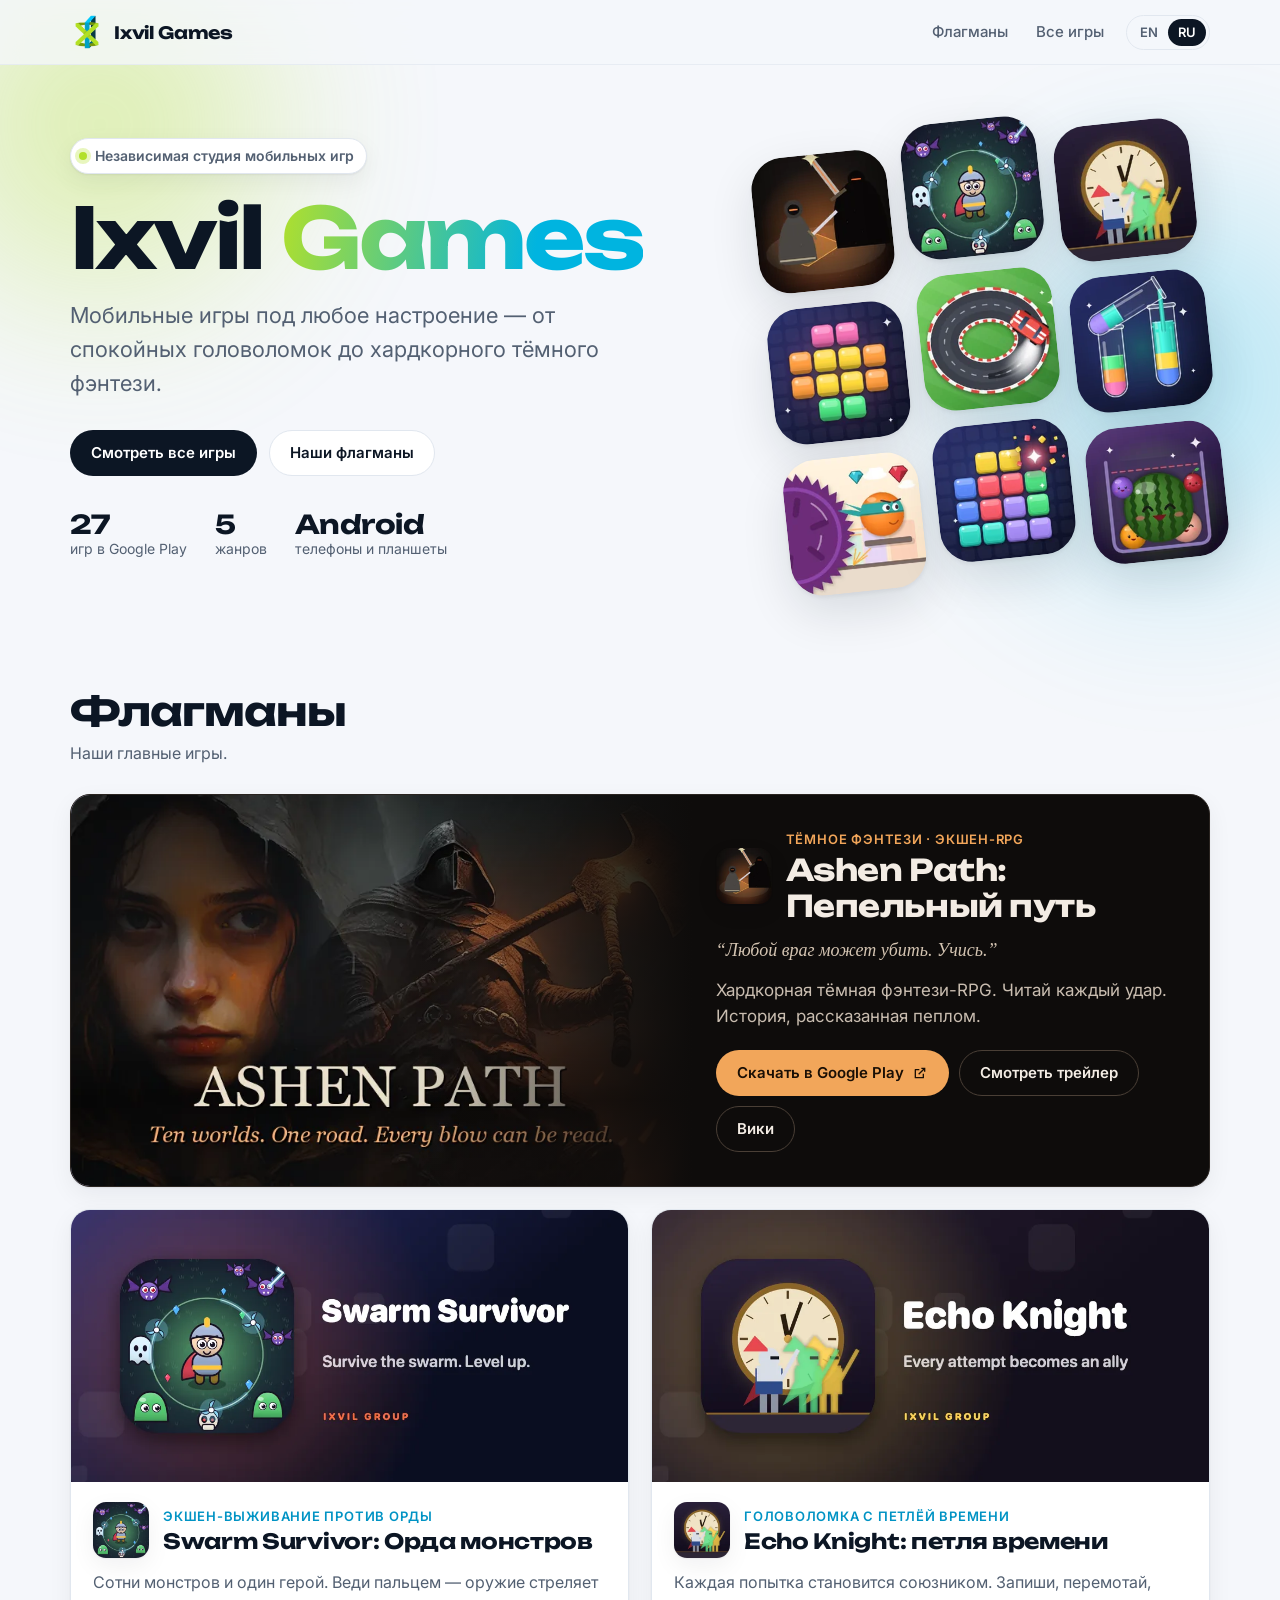
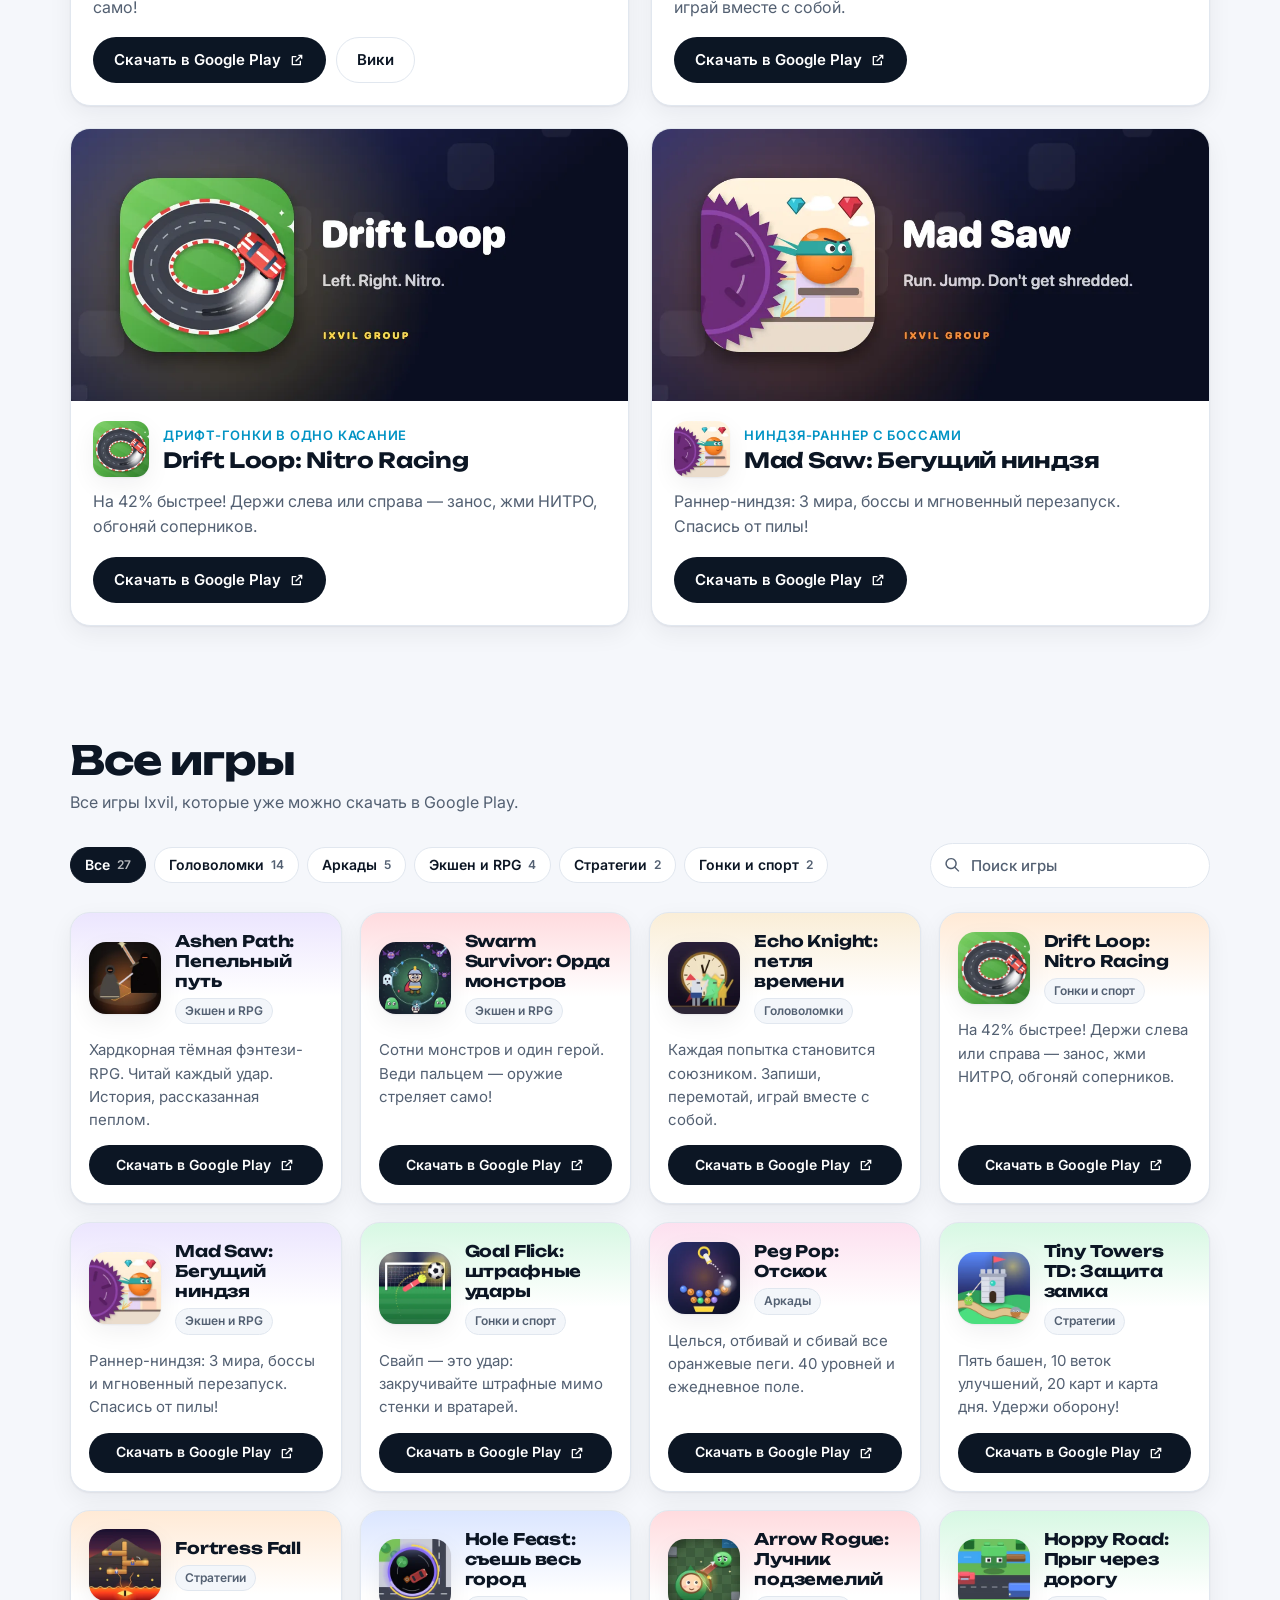
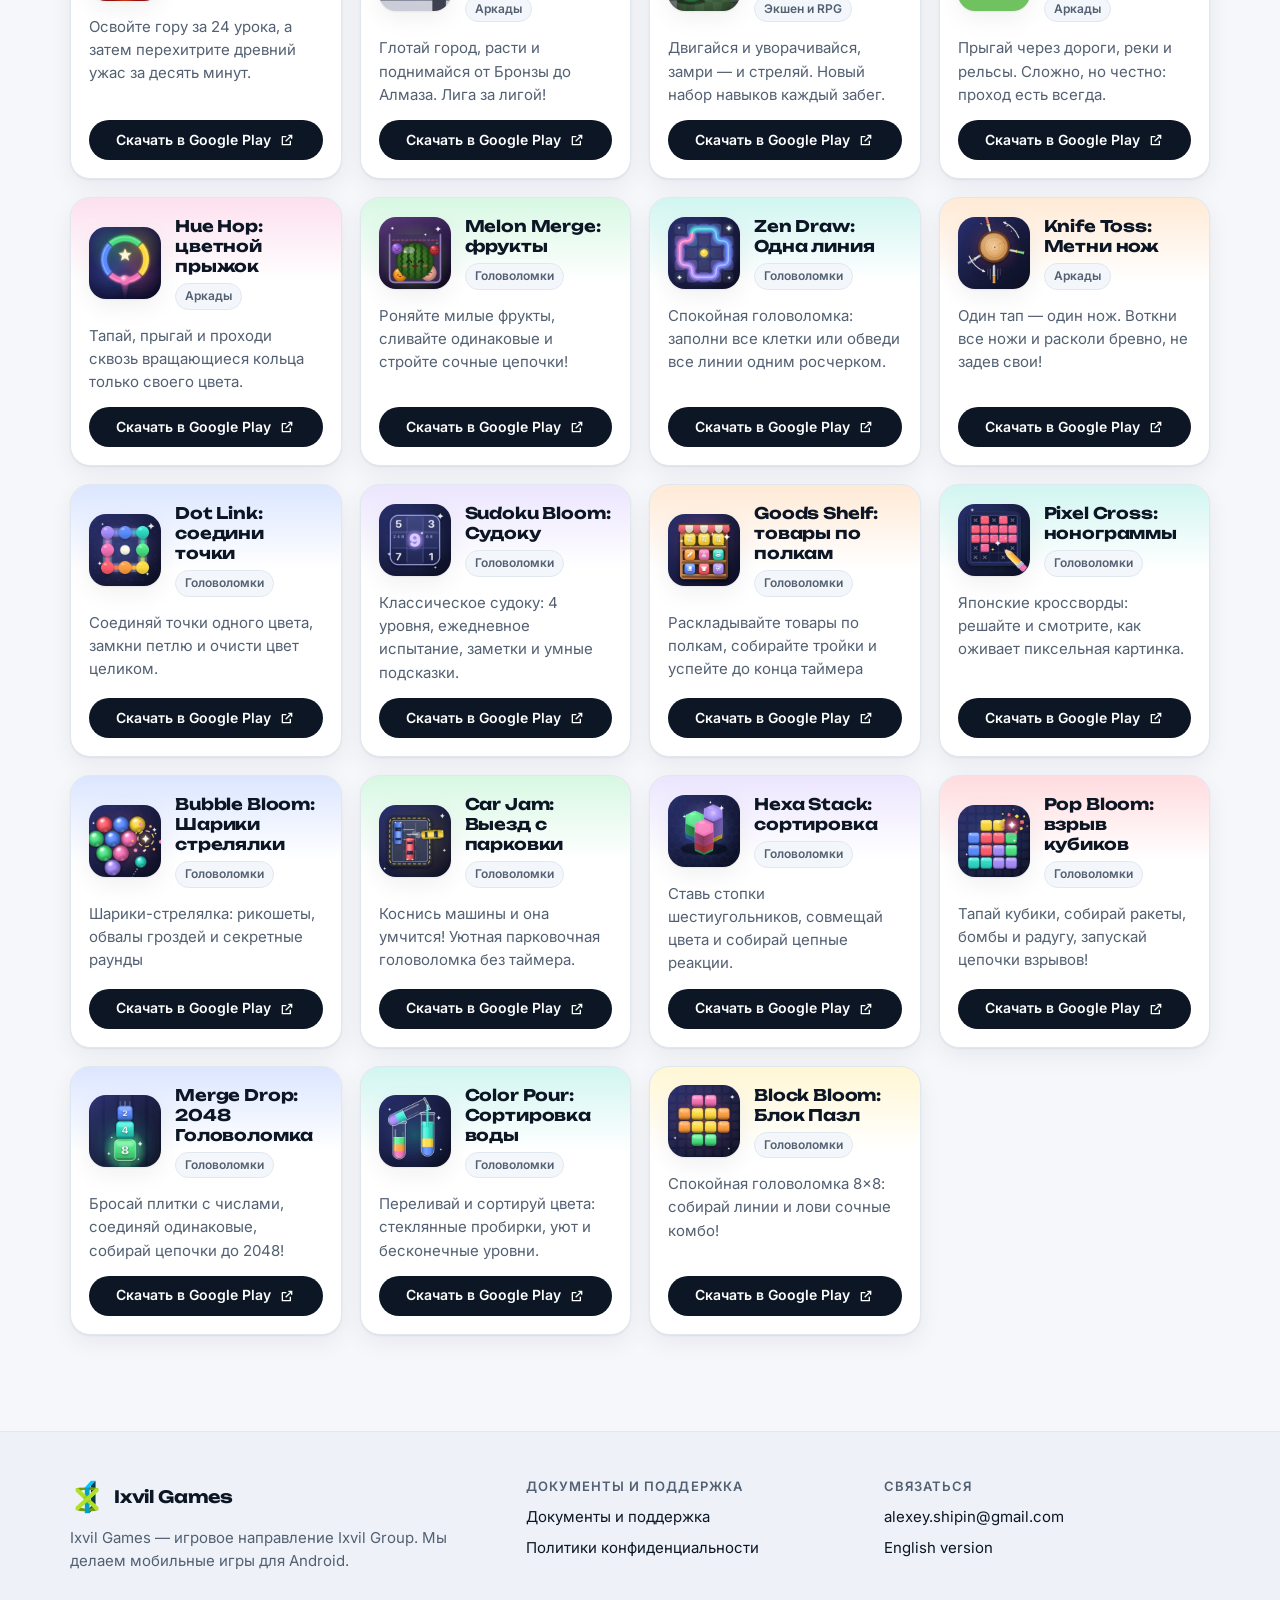
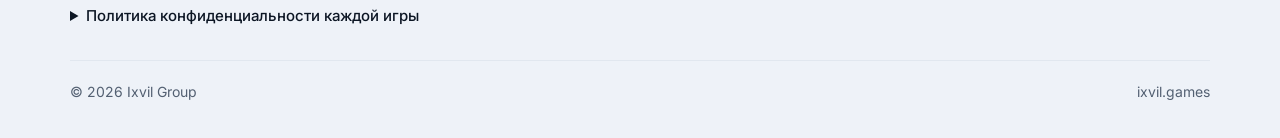
==== commit 5e5fdaad: "Landing: add Arrow Rogue: Dungeon Archer (live on Google Play) Co-Authored-By: Claude Opus 5.5 <nore" ====
--- a/ru/index.html
+++ b/ru/index.html
@@ -4,7 +4,7 @@
 <meta charset="utf-8">
 <meta name="viewport" content="width=device-width, initial-scale=1">
 <title>Ixvil Games — мобильные игры</title>
-<meta name="description" content="Ixvil Games делает мобильные игры для Android: тёмное фэнтези, экшен-выживание, дрифт-гонки и спокойные головоломки. 26 игр в Google Play.">
+<meta name="description" content="Ixvil Games делает мобильные игры для Android: тёмное фэнтези, экшен-выживание, дрифт-гонки и спокойные головоломки. 27 игр в Google Play.">
 
 <link rel="canonical" href="https://ixvil.games/ru/">
 <link rel="alternate" hreflang="en" href="https://ixvil.games/">
@@ -19,7 +19,7 @@
 <meta property="og:type" content="website">
 <meta property="og:site_name" content="Ixvil Games">
 <meta property="og:title" content="Ixvil Games — мобильные игры">
-<meta property="og:description" content="Ixvil Games делает мобильные игры для Android: тёмное фэнтези, экшен-выживание, дрифт-гонки и спокойные головоломки. 26 игр в Google Play.">
+<meta property="og:description" content="Ixvil Games делает мобильные игры для Android: тёмное фэнтези, экшен-выживание, дрифт-гонки и спокойные головоломки. 27 игр в Google Play.">
 <meta property="og:url" content="https://ixvil.games/ru/">
 <meta property="og:image" content="https://ixvil.games/assets/brand/og.png">
 <meta property="og:image:width" content="1200">
@@ -29,13 +29,13 @@
 <meta property="og:locale:alternate" content="en_US">
 <meta name="twitter:card" content="summary_large_image">
 <meta name="twitter:title" content="Ixvil Games — мобильные игры">
-<meta name="twitter:description" content="Ixvil Games делает мобильные игры для Android: тёмное фэнтези, экшен-выживание, дрифт-гонки и спокойные головоломки. 26 игр в Google Play.">
+<meta name="twitter:description" content="Ixvil Games делает мобильные игры для Android: тёмное фэнтези, экшен-выживание, дрифт-гонки и спокойные головоломки. 27 игр в Google Play.">
 <meta name="twitter:image" content="https://ixvil.games/assets/brand/og.png">
 <link rel="preconnect" href="https://fonts.googleapis.com">
 <link rel="preconnect" href="https://fonts.gstatic.com" crossorigin>
 <link rel="stylesheet" href="https://fonts.googleapis.com/css2?family=Inter:wght@400;500;600;700&family=Unbounded:wght@600;700&display=swap">
 <link rel="stylesheet" href="../assets/site.css?v=bd615ac773">
-<script type="application/ld+json">{"@context":"https://schema.org","@graph":[{"@type":"Organization","@id":"https://ixvil.games/#org","name":"Ixvil Games","alternateName":"Ixvil Group","url":"https://ixvil.games/","logo":"https://ixvil.games/assets/brand/logo-512.png","email":"alexey.shipin@gmail.com"},{"@type":"WebSite","@id":"https://ixvil.games/#website","url":"https://ixvil.games/","name":"Ixvil Games","publisher":{"@id":"https://ixvil.games/#org"},"inLanguage":["en","ru"]},{"@type":"ItemList","name":"Игры Ixvil Games в Google Play","url":"https://ixvil.games/ru/","numberOfItems":26,"itemListElement":[{"@type":"ListItem","position":1,"item":{"@type":"MobileApplication","name":"Ashen Path: Пепельный путь","description":"Хардкорная тёмная фэнтези-RPG. Читай каждый удар. История, рассказанная пеплом.","operatingSystem":"Android","applicationCategory":"GameApplication","url":"https://play.google.com/store/apps/details?id=com.ixvil.ashenpath&hl=ru","image":"https://ixvil.games/assets/games/ashenpath.webp","publisher":{"@id":"https://ixvil.games/#org"}}},{"@type":"ListItem","position":2,"item":{"@type":"MobileApplication","name":"Swarm Survivor: Орда монстров","description":"Сотни монстров и один герой. Веди пальцем — оружие стреляет само!","operatingSystem":"Android","applicationCategory":"GameApplication","url":"https://play.google.com/store/apps/details?id=com.ixvil.swarmsurvivor&hl=ru","image":"https://ixvil.games/assets/games/swarmsurvivor.webp","publisher":{"@id":"https://ixvil.games/#org"}}},{"@type":"ListItem","position":3,"item":{"@type":"MobileApplication","name":"Echo Knight: петля времени","description":"Каждая попытка становится союзником. Запиши, перемотай, играй вместе с собой.","operatingSystem":"Android","applicationCategory":"GameApplication","url":"https://play.google.com/store/apps/details?id=com.ixvil.echoknight&hl=ru","image":"https://ixvil.games/assets/games/echoknight.webp","publisher":{"@id":"https://ixvil.games/#org"}}},{"@type":"ListItem","position":4,"item":{"@type":"MobileApplication","name":"Drift Loop: Nitro Racing","description":"На 42% быстрее! Держи слева или справа — занос, жми НИТРО, обгоняй соперников.","operatingSystem":"Android","applicationCategory":"GameApplication","url":"https://play.google.com/store/apps/details?id=com.ixvil.driftloop&hl=ru","image":"https://ixvil.games/assets/games/driftloop.webp","publisher":{"@id":"https://ixvil.games/#org"}}},{"@type":"ListItem","position":5,"item":{"@type":"MobileApplication","name":"Mad Saw: Бегущий ниндзя","description":"Раннер-ниндзя: 3 мира, боссы и мгновенный перезапуск. Спасись от пилы!","operatingSystem":"Android","applicationCategory":"GameApplication","url":"https://play.google.com/store/apps/details?id=com.ixvil.madsaw&hl=ru","image":"https://ixvil.games/assets/games/madsaw.webp","publisher":{"@id":"https://ixvil.games/#org"}}},{"@type":"ListItem","position":6,"item":{"@type":"MobileApplication","name":"Goal Flick: штрафные удары","description":"Свайп — это удар: закручивайте штрафные мимо стенки и вратарей.","operatingSystem":"Android","applicationCategory":"GameApplication","url":"https://play.google.com/store/apps/details?id=com.ixvil.goalflick&hl=ru","image":"https://ixvil.games/assets/games/goalflick.webp","publisher":{"@id":"https://ixvil.games/#org"}}},{"@type":"ListItem","position":7,"item":{"@type":"MobileApplication","name":"Peg Pop: Отскок","description":"Целься, отбивай и сбивай все оранжевые пеги. 40 уровней и ежедневное поле.","operatingSystem":"Android","applicationCategory":"GameApplication","url":"https://play.google.com/store/apps/details?id=com.ixvil.pegpop&hl=ru","image":"https://ixvil.games/assets/games/pegpop.webp","publisher":{"@id":"https://ixvil.games/#org"}}},{"@type":"ListItem","position":8,"item":{"@type":"MobileApplication","name":"Tiny Towers TD: Защита замка","description":"Пять башен, 10 веток улучшений, 20 карт и карта дня. Удержи оборону!","operatingSystem":"Android","applicationCategory":"GameApplication","url":"https://play.google.com/store/apps/details?id=com.ixvil.tinytowers&hl=ru","image":"https://ixvil.games/assets/games/tinytowers.webp","publisher":{"@id":"https://ixvil.games/#org"}}},{"@type":"ListItem","position":9,"item":{"@type":"MobileApplication","name":"Fortress Fall","description":"Освойте гору за 24 урока, а затем перехитрите древний ужас за десять минут.","operatingSystem":"Android","applicationCategory":"GameApplication","url":"https://play.google.com/store/apps/details?id=com.ixvil.fortressfall&hl=ru","image":"https://ixvil.games/assets/games/fortressfall.webp","publisher":{"@id":"https://ixvil.games/#org"}}},{"@type":"ListItem","position":10,"item":{"@type":"MobileApplication","name":"Hole Feast: съешь весь город","description":"Глотай город, расти и поднимайся от Бронзы до Алмаза. Лига за лигой!","operatingSystem":"Android","applicationCategory":"GameApplication","url":"https://play.google.com/store/apps/details?id=com.ixvil.holefeast&hl=ru","image":"https://ixvil.games/assets/games/holefeast.webp","publisher":{"@id":"https://ixvil.games/#org"}}},{"@type":"ListItem","position":11,"item":{"@type":"MobileApplication","name":"Hoppy Road: Прыг через дорогу","description":"Прыгай через дороги, реки и рельсы. Сложно, но честно: проход есть всегда.","operatingSystem":"Android","applicationCategory":"GameApplication","url":"https://play.google.com/store/apps/details?id=com.ixvil.hoppyroad&hl=ru","image":"https://ixvil.games/assets/games/hoppyroad.webp","publisher":{"@id":"https://ixvil.games/#org"}}},{"@type":"ListItem","position":12,"item":{"@type":"MobileApplication","name":"Hue Hop: цветной прыжок","description":"Тапай, прыгай и проходи сквозь вращающиеся кольца только своего цвета.","operatingSystem":"Android","applicationCategory":"GameApplication","url":"https://play.google.com/store/apps/details?id=com.ixvil.huehop&hl=ru","image":"https://ixvil.games/assets/games/huehop.webp","publisher":{"@id":"https://ixvil.games/#org"}}},{"@type":"ListItem","position":13,"item":{"@type":"MobileApplication","name":"Melon Merge: фрукты","description":"Роняйте милые фрукты, сливайте одинаковые и стройте сочные цепочки!","operatingSystem":"Android","applicationCategory":"GameApplication","url":"https://play.google.com/store/apps/details?id=com.ixvil.melonmerge&hl=ru","image":"https://ixvil.games/assets/games/melonmerge.webp","publisher":{"@id":"https://ixvil.games/#org"}}},{"@type":"ListItem","position":14,"item":{"@type":"MobileApplication","name":"Zen Draw: Одна линия","description":"Спокойная головоломка: заполни все клетки или обведи все линии одним росчерком.","operatingSystem":"Android","applicationCategory":"GameApplication","url":"https://play.google.com/store/apps/details?id=com.ixvil.zendraw&hl=ru","image":"https://ixvil.games/assets/games/zendraw.webp","publisher":{"@id":"https://ixvil.games/#org"}}},{"@type":"ListItem","position":15,"item":{"@type":"MobileApplication","name":"Knife Toss: Метни нож","description":"Один тап — один нож. Воткни все ножи и расколи бревно, не задев свои!","operatingSystem":"Android","applicationCategory":"GameApplication","url":"https://play.google.com/store/apps/details?id=com.ixvil.knifetoss&hl=ru","image":"https://ixvil.games/assets/games/knifetoss.webp","publisher":{"@id":"https://ixvil.games/#org"}}},{"@type":"ListItem","position":16,"item":{"@type":"MobileApplication","name":"Dot Link: соедини точки","description":"Соединяй точки одного цвета, замкни петлю и очисти цвет целиком.","operatingSystem":"Android","applicationCategory":"GameApplication","url":"https://play.google.com/store/apps/details?id=com.ixvil.dotlink&hl=ru","image":"https://ixvil.games/assets/games/dotlink.webp","publisher":{"@id":"https://ixvil.games/#org"}}},{"@type":"ListItem","position":17,"item":{"@type":"MobileApplication","name":"Sudoku Bloom: Судоку","description":"Классическое судоку: 4 уровня, ежедневное испытание, заметки и умные подсказки.","operatingSystem":"Android","applicationCategory":"GameApplication","url":"https://play.google.com/store/apps/details?id=com.ixvil.sudokubloom&hl=ru","image":"https://ixvil.games/assets/games/sudokubloom.webp","publisher":{"@id":"https://ixvil.games/#org"}}},{"@type":"ListItem","position":18,"item":{"@type":"MobileApplication","name":"Goods Shelf: товары по полкам","description":"Раскладывайте товары по полкам, собирайте тройки и успейте до конца таймера","operatingSystem":"Android","applicationCategory":"GameApplication","url":"https://play.google.com/store/apps/details?id=com.ixvil.goodsshelf&hl=ru","image":"https://ixvil.games/assets/games/goodsshelf.webp","publisher":{"@id":"https://ixvil.games/#org"}}},{"@type":"ListItem","position":19,"item":{"@type":"MobileApplication","name":"Pixel Cross: нонограммы","description":"Японские кроссворды: решайте и смотрите, как оживает пиксельная картинка.","operatingSystem":"Android","applicationCategory":"GameApplication","url":"https://play.google.com/store/apps/details?id=com.ixvil.pixelcross&hl=ru","image":"https://ixvil.games/assets/games/pixelcross.webp","publisher":{"@id":"https://ixvil.games/#org"}}},{"@type":"ListItem","position":20,"item":{"@type":"MobileApplication","name":"Bubble Bloom: Шарики стрелялки","description":"Шарики-стрелялка: рикошеты, обвалы гроздей и секретные раунды","operatingSystem":"Android","applicationCategory":"GameApplication","url":"https://play.google.com/store/apps/details?id=com.ixvil.bubblebloom&hl=ru","image":"https://ixvil.games/assets/games/bubblebloom.webp","publisher":{"@id":"https://ixvil.games/#org"}}},{"@type":"ListItem","position":21,"item":{"@type":"MobileApplication","name":"Car Jam: Выезд с парковки","description":"Коснись машины и она умчится! Уютная парковочная головоломка без таймера.","operatingSystem":"Android","applicationCategory":"GameApplication","url":"https://play.google.com/store/apps/details?id=com.ixvil.carjam&hl=ru","image":"https://ixvil.games/assets/games/carjam.webp","publisher":{"@id":"https://ixvil.games/#org"}}},{"@type":"ListItem","position":22,"item":{"@type":"MobileApplication","name":"Hexa Stack: сортировка","description":"Ставь стопки шестиугольников, совмещай цвета и собирай цепные реакции.","operatingSystem":"Android","applicationCategory":"GameApplication","url":"https://play.google.com/store/apps/details?id=com.ixvil.hexastack&hl=ru","image":"https://ixvil.games/assets/games/hexastack.webp","publisher":{"@id":"https://ixvil.games/#org"}}},{"@type":"ListItem","position":23,"item":{"@type":"MobileApplication","name":"Pop Bloom: взрыв кубиков","description":"Тапай кубики, собирай ракеты, бомбы и радугу, запускай цепочки взрывов!","operatingSystem":"Android","applicationCategory":"GameApplication","url":"https://play.google.com/store/apps/details?id=com.ixvil.popbloom&hl=ru","image":"https://ixvil.games/assets/games/popbloom.webp","publisher":{"@id":"https://ixvil.games/#org"}}},{"@type":"ListItem","position":24,"item":{"@type":"MobileApplication","name":"Merge Drop: 2048 Головоломка","description":"Бросай плитки с числами, соединяй одинаковые, собирай цепочки до 2048!","operatingSystem":"Android","applicationCategory":"GameApplication","url":"https://play.google.com/store/apps/details?id=com.ixvil.mergedrop&hl=ru","image":"https://ixvil.games/assets/games/mergedrop.webp","publisher":{"@id":"https://ixvil.games/#org"}}},{"@type":"ListItem","position":25,"item":{"@type":"MobileApplication","name":"Color Pour: Сортировка воды","description":"Переливай и сортируй цвета: стеклянные пробирки, уют и бесконечные уровни.","operatingSystem":"Android","applicationCategory":"GameApplication","url":"https://play.google.com/store/apps/details?id=com.ixvil.colorpour&hl=ru","image":"https://ixvil.games/assets/games/colorpour.webp","publisher":{"@id":"https://ixvil.games/#org"}}},{"@type":"ListItem","position":26,"item":{"@type":"MobileApplication","name":"Block Bloom: Блок Пазл","description":"Спокойная головоломка 8×8: собирай линии и лови сочные комбо!","operatingSystem":"Android","applicationCategory":"GameApplication","url":"https://play.google.com/store/apps/details?id=com.ixvil.blockbloom&hl=ru","image":"https://ixvil.games/assets/games/blockbloom.webp","publisher":{"@id":"https://ixvil.games/#org"}}}]}]}</script>
+<script type="application/ld+json">{"@context":"https://schema.org","@graph":[{"@type":"Organization","@id":"https://ixvil.games/#org","name":"Ixvil Games","alternateName":"Ixvil Group","url":"https://ixvil.games/","logo":"https://ixvil.games/assets/brand/logo-512.png","email":"alexey.shipin@gmail.com"},{"@type":"WebSite","@id":"https://ixvil.games/#website","url":"https://ixvil.games/","name":"Ixvil Games","publisher":{"@id":"https://ixvil.games/#org"},"inLanguage":["en","ru"]},{"@type":"ItemList","name":"Игры Ixvil Games в Google Play","url":"https://ixvil.games/ru/","numberOfItems":27,"itemListElement":[{"@type":"ListItem","position":1,"item":{"@type":"MobileApplication","name":"Ashen Path: Пепельный путь","description":"Хардкорная тёмная фэнтези-RPG. Читай каждый удар. История, рассказанная пеплом.","operatingSystem":"Android","applicationCategory":"GameApplication","url":"https://play.google.com/store/apps/details?id=com.ixvil.ashenpath&hl=ru","image":"https://ixvil.games/assets/games/ashenpath.webp","publisher":{"@id":"https://ixvil.games/#org"}}},{"@type":"ListItem","position":2,"item":{"@type":"MobileApplication","name":"Swarm Survivor: Орда монстров","description":"Сотни монстров и один герой. Веди пальцем — оружие стреляет само!","operatingSystem":"Android","applicationCategory":"GameApplication","url":"https://play.google.com/store/apps/details?id=com.ixvil.swarmsurvivor&hl=ru","image":"https://ixvil.games/assets/games/swarmsurvivor.webp","publisher":{"@id":"https://ixvil.games/#org"}}},{"@type":"ListItem","position":3,"item":{"@type":"MobileApplication","name":"Echo Knight: петля времени","description":"Каждая попытка становится союзником. Запиши, перемотай, играй вместе с собой.","operatingSystem":"Android","applicationCategory":"GameApplication","url":"https://play.google.com/store/apps/details?id=com.ixvil.echoknight&hl=ru","image":"https://ixvil.games/assets/games/echoknight.webp","publisher":{"@id":"https://ixvil.games/#org"}}},{"@type":"ListItem","position":4,"item":{"@type":"MobileApplication","name":"Drift Loop: Nitro Racing","description":"На 42% быстрее! Держи слева или справа — занос, жми НИТРО, обгоняй соперников.","operatingSystem":"Android","applicationCategory":"GameApplication","url":"https://play.google.com/store/apps/details?id=com.ixvil.driftloop&hl=ru","image":"https://ixvil.games/assets/games/driftloop.webp","publisher":{"@id":"https://ixvil.games/#org"}}},{"@type":"ListItem","position":5,"item":{"@type":"MobileApplication","name":"Mad Saw: Бегущий ниндзя","description":"Раннер-ниндзя: 3 мира, боссы и мгновенный перезапуск. Спасись от пилы!","operatingSystem":"Android","applicationCategory":"GameApplication","url":"https://play.google.com/store/apps/details?id=com.ixvil.madsaw&hl=ru","image":"https://ixvil.games/assets/games/madsaw.webp","publisher":{"@id":"https://ixvil.games/#org"}}},{"@type":"ListItem","position":6,"item":{"@type":"MobileApplication","name":"Goal Flick: штрафные удары","description":"Свайп — это удар: закручивайте штрафные мимо стенки и вратарей.","operatingSystem":"Android","applicationCategory":"GameApplication","url":"https://play.google.com/store/apps/details?id=com.ixvil.goalflick&hl=ru","image":"https://ixvil.games/assets/games/goalflick.webp","publisher":{"@id":"https://ixvil.games/#org"}}},{"@type":"ListItem","position":7,"item":{"@type":"MobileApplication","name":"Peg Pop: Отскок","description":"Целься, отбивай и сбивай все оранжевые пеги. 40 уровней и ежедневное поле.","operatingSystem":"Android","applicationCategory":"GameApplication","url":"https://play.google.com/store/apps/details?id=com.ixvil.pegpop&hl=ru","image":"https://ixvil.games/assets/games/pegpop.webp","publisher":{"@id":"https://ixvil.games/#org"}}},{"@type":"ListItem","position":8,"item":{"@type":"MobileApplication","name":"Tiny Towers TD: Защита замка","description":"Пять башен, 10 веток улучшений, 20 карт и карта дня. Удержи оборону!","operatingSystem":"Android","applicationCategory":"GameApplication","url":"https://play.google.com/store/apps/details?id=com.ixvil.tinytowers&hl=ru","image":"https://ixvil.games/assets/games/tinytowers.webp","publisher":{"@id":"https://ixvil.games/#org"}}},{"@type":"ListItem","position":9,"item":{"@type":"MobileApplication","name":"Fortress Fall","description":"Освойте гору за 24 урока, а затем перехитрите древний ужас за десять минут.","operatingSystem":"Android","applicationCategory":"GameApplication","url":"https://play.google.com/store/apps/details?id=com.ixvil.fortressfall&hl=ru","image":"https://ixvil.games/assets/games/fortressfall.webp","publisher":{"@id":"https://ixvil.games/#org"}}},{"@type":"ListItem","position":10,"item":{"@type":"MobileApplication","name":"Hole Feast: съешь весь город","description":"Глотай город, расти и поднимайся от Бронзы до Алмаза. Лига за лигой!","operatingSystem":"Android","applicationCategory":"GameApplication","url":"https://play.google.com/store/apps/details?id=com.ixvil.holefeast&hl=ru","image":"https://ixvil.games/assets/games/holefeast.webp","publisher":{"@id":"https://ixvil.games/#org"}}},{"@type":"ListItem","position":11,"item":{"@type":"MobileApplication","name":"Arrow Rogue: Лучник подземелий","description":"Двигайся и уворачивайся, замри — и стреляй. Новый набор навыков каждый забег.","operatingSystem":"Android","applicationCategory":"GameApplication","url":"https://play.google.com/store/apps/details?id=com.ixvil.arrowrogue&hl=ru","image":"https://ixvil.games/assets/games/arrowrogue.webp","publisher":{"@id":"https://ixvil.games/#org"}}},{"@type":"ListItem","position":12,"item":{"@type":"MobileApplication","name":"Hoppy Road: Прыг через дорогу","description":"Прыгай через дороги, реки и рельсы. Сложно, но честно: проход есть всегда.","operatingSystem":"Android","applicationCategory":"GameApplication","url":"https://play.google.com/store/apps/details?id=com.ixvil.hoppyroad&hl=ru","image":"https://ixvil.games/assets/games/hoppyroad.webp","publisher":{"@id":"https://ixvil.games/#org"}}},{"@type":"ListItem","position":13,"item":{"@type":"MobileApplication","name":"Hue Hop: цветной прыжок","description":"Тапай, прыгай и проходи сквозь вращающиеся кольца только своего цвета.","operatingSystem":"Android","applicationCategory":"GameApplication","url":"https://play.google.com/store/apps/details?id=com.ixvil.huehop&hl=ru","image":"https://ixvil.games/assets/games/huehop.webp","publisher":{"@id":"https://ixvil.games/#org"}}},{"@type":"ListItem","position":14,"item":{"@type":"MobileApplication","name":"Melon Merge: фрукты","description":"Роняйте милые фрукты, сливайте одинаковые и стройте сочные цепочки!","operatingSystem":"Android","applicationCategory":"GameApplication","url":"https://play.google.com/store/apps/details?id=com.ixvil.melonmerge&hl=ru","image":"https://ixvil.games/assets/games/melonmerge.webp","publisher":{"@id":"https://ixvil.games/#org"}}},{"@type":"ListItem","position":15,"item":{"@type":"MobileApplication","name":"Zen Draw: Одна линия","description":"Спокойная головоломка: заполни все клетки или обведи все линии одним росчерком.","operatingSystem":"Android","applicationCategory":"GameApplication","url":"https://play.google.com/store/apps/details?id=com.ixvil.zendraw&hl=ru","image":"https://ixvil.games/assets/games/zendraw.webp","publisher":{"@id":"https://ixvil.games/#org"}}},{"@type":"ListItem","position":16,"item":{"@type":"MobileApplication","name":"Knife Toss: Метни нож","description":"Один тап — один нож. Воткни все ножи и расколи бревно, не задев свои!","operatingSystem":"Android","applicationCategory":"GameApplication","url":"https://play.google.com/store/apps/details?id=com.ixvil.knifetoss&hl=ru","image":"https://ixvil.games/assets/games/knifetoss.webp","publisher":{"@id":"https://ixvil.games/#org"}}},{"@type":"ListItem","position":17,"item":{"@type":"MobileApplication","name":"Dot Link: соедини точки","description":"Соединяй точки одного цвета, замкни петлю и очисти цвет целиком.","operatingSystem":"Android","applicationCategory":"GameApplication","url":"https://play.google.com/store/apps/details?id=com.ixvil.dotlink&hl=ru","image":"https://ixvil.games/assets/games/dotlink.webp","publisher":{"@id":"https://ixvil.games/#org"}}},{"@type":"ListItem","position":18,"item":{"@type":"MobileApplication","name":"Sudoku Bloom: Судоку","description":"Классическое судоку: 4 уровня, ежедневное испытание, заметки и умные подсказки.","operatingSystem":"Android","applicationCategory":"GameApplication","url":"https://play.google.com/store/apps/details?id=com.ixvil.sudokubloom&hl=ru","image":"https://ixvil.games/assets/games/sudokubloom.webp","publisher":{"@id":"https://ixvil.games/#org"}}},{"@type":"ListItem","position":19,"item":{"@type":"MobileApplication","name":"Goods Shelf: товары по полкам","description":"Раскладывайте товары по полкам, собирайте тройки и успейте до конца таймера","operatingSystem":"Android","applicationCategory":"GameApplication","url":"https://play.google.com/store/apps/details?id=com.ixvil.goodsshelf&hl=ru","image":"https://ixvil.games/assets/games/goodsshelf.webp","publisher":{"@id":"https://ixvil.games/#org"}}},{"@type":"ListItem","position":20,"item":{"@type":"MobileApplication","name":"Pixel Cross: нонограммы","description":"Японские кроссворды: решайте и смотрите, как оживает пиксельная картинка.","operatingSystem":"Android","applicationCategory":"GameApplication","url":"https://play.google.com/store/apps/details?id=com.ixvil.pixelcross&hl=ru","image":"https://ixvil.games/assets/games/pixelcross.webp","publisher":{"@id":"https://ixvil.games/#org"}}},{"@type":"ListItem","position":21,"item":{"@type":"MobileApplication","name":"Bubble Bloom: Шарики стрелялки","description":"Шарики-стрелялка: рикошеты, обвалы гроздей и секретные раунды","operatingSystem":"Android","applicationCategory":"GameApplication","url":"https://play.google.com/store/apps/details?id=com.ixvil.bubblebloom&hl=ru","image":"https://ixvil.games/assets/games/bubblebloom.webp","publisher":{"@id":"https://ixvil.games/#org"}}},{"@type":"ListItem","position":22,"item":{"@type":"MobileApplication","name":"Car Jam: Выезд с парковки","description":"Коснись машины и она умчится! Уютная парковочная головоломка без таймера.","operatingSystem":"Android","applicationCategory":"GameApplication","url":"https://play.google.com/store/apps/details?id=com.ixvil.carjam&hl=ru","image":"https://ixvil.games/assets/games/carjam.webp","publisher":{"@id":"https://ixvil.games/#org"}}},{"@type":"ListItem","position":23,"item":{"@type":"MobileApplication","name":"Hexa Stack: сортировка","description":"Ставь стопки шестиугольников, совмещай цвета и собирай цепные реакции.","operatingSystem":"Android","applicationCategory":"GameApplication","url":"https://play.google.com/store/apps/details?id=com.ixvil.hexastack&hl=ru","image":"https://ixvil.games/assets/games/hexastack.webp","publisher":{"@id":"https://ixvil.games/#org"}}},{"@type":"ListItem","position":24,"item":{"@type":"MobileApplication","name":"Pop Bloom: взрыв кубиков","description":"Тапай кубики, собирай ракеты, бомбы и радугу, запускай цепочки взрывов!","operatingSystem":"Android","applicationCategory":"GameApplication","url":"https://play.google.com/store/apps/details?id=com.ixvil.popbloom&hl=ru","image":"https://ixvil.games/assets/games/popbloom.webp","publisher":{"@id":"https://ixvil.games/#org"}}},{"@type":"ListItem","position":25,"item":{"@type":"MobileApplication","name":"Merge Drop: 2048 Головоломка","description":"Бросай плитки с числами, соединяй одинаковые, собирай цепочки до 2048!","operatingSystem":"Android","applicationCategory":"GameApplication","url":"https://play.google.com/store/apps/details?id=com.ixvil.mergedrop&hl=ru","image":"https://ixvil.games/assets/games/mergedrop.webp","publisher":{"@id":"https://ixvil.games/#org"}}},{"@type":"ListItem","position":26,"item":{"@type":"MobileApplication","name":"Color Pour: Сортировка воды","description":"Переливай и сортируй цвета: стеклянные пробирки, уют и бесконечные уровни.","operatingSystem":"Android","applicationCategory":"GameApplication","url":"https://play.google.com/store/apps/details?id=com.ixvil.colorpour&hl=ru","image":"https://ixvil.games/assets/games/colorpour.webp","publisher":{"@id":"https://ixvil.games/#org"}}},{"@type":"ListItem","position":27,"item":{"@type":"MobileApplication","name":"Block Bloom: Блок Пазл","description":"Спокойная головоломка 8×8: собирай линии и лови сочные комбо!","operatingSystem":"Android","applicationCategory":"GameApplication","url":"https://play.google.com/store/apps/details?id=com.ixvil.blockbloom&hl=ru","image":"https://ixvil.games/assets/games/blockbloom.webp","publisher":{"@id":"https://ixvil.games/#org"}}}]}]}</script>
 </head>
 <body>
 <a class="skip" href="#games">Перейти к играм</a>
@@ -61,7 +61,7 @@
         <a class="btn btn-ghost" href="#featured">Наши флагманы</a>
       </div>
       <ul class="stats">
-        <li><b>26</b><span>игр в Google Play</span></li>
+        <li><b>27</b><span>игр в Google Play</span></li>
         <li><b>5</b><span>жанров</span></li>
         <li><b>Android</b><span>телефоны и планшеты</span></li>
       </ul>
@@ -130,7 +130,7 @@
   <div class="wrap">
     <div class="section-head"><div><h2 id="games-h">Все игры</h2><p>Все игры Ixvil, которые уже можно скачать в Google Play.</p></div></div>
     <div class="filters" id="filters" hidden>
-      <div class="chips" role="group" aria-label="Genre"><button type="button" class="chip" data-genre="all" aria-pressed="true">Все <small>26</small></button><button type="button" class="chip" data-genre="puzzle" aria-pressed="false">Головоломки <small>14</small></button><button type="button" class="chip" data-genre="arcade" aria-pressed="false">Аркады <small>5</small></button><button type="button" class="chip" data-genre="action" aria-pressed="false">Экшен и RPG <small>3</small></button><button type="button" class="chip" data-genre="strategy" aria-pressed="false">Стратегии <small>2</small></button><button type="button" class="chip" data-genre="sports" aria-pressed="false">Гонки и спорт <small>2</small></button></div>
+      <div class="chips" role="group" aria-label="Genre"><button type="button" class="chip" data-genre="all" aria-pressed="true">Все <small>27</small></button><button type="button" class="chip" data-genre="puzzle" aria-pressed="false">Головоломки <small>14</small></button><button type="button" class="chip" data-genre="arcade" aria-pressed="false">Аркады <small>5</small></button><button type="button" class="chip" data-genre="action" aria-pressed="false">Экшен и RPG <small>4</small></button><button type="button" class="chip" data-genre="strategy" aria-pressed="false">Стратегии <small>2</small></button><button type="button" class="chip" data-genre="sports" aria-pressed="false">Гонки и спорт <small>2</small></button></div>
       <label class="search"><svg viewBox="0 0 24 24" aria-hidden="true"><path fill="currentColor" d="M10 2a8 8 0 0 1 6.32 12.9l5.39 5.4-1.41 1.4-5.4-5.39A8 8 0 1 1 10 2zm0 2a6 6 0 1 0 0 12 6 6 0 0 0 0-12z"/></svg><input id="q" type="search" placeholder="Поиск игры" aria-label="Поиск игры" autocomplete="off"></label>
     </div>
     <ul class="grid" id="grid">
@@ -194,6 +194,12 @@
   <p class="desc">Глотай город, расти и поднимайся от Бронзы до Алмаза. Лига за лигой!</p>
   <a class="btn btn-play btn-sm" href="https://play.google.com/store/apps/details?id=com.ixvil.holefeast&amp;hl=ru" target="_blank" rel="noopener" aria-label="Скачать в Google Play: Hole Feast: съешь весь город">Скачать в Google Play <svg viewBox="0 0 24 24" aria-hidden="true"><path fill="currentColor" d="M14 4h6v6h-2V7.41l-7.29 7.3-1.42-1.42L16.59 6H14V4zM5 6h6v2H6v10h10v-5h2v6a1 1 0 0 1-1 1H5a1 1 0 0 1-1-1V7a1 1 0 0 1 1-1z"/></svg></a>
 </li>
+<li class="card" data-genre="action" data-q="arrow rogue: лучник подземелий arrow rogue двигайся и уворачивайся, замри — и стреляй. новый набор навыков каждый забег. экшен и rpg" style="--accent:#FF5C6C">
+  <div class="id"><img src="../assets/games/arrowrogue.webp" width="72" height="72" alt="" loading="lazy" decoding="async">
+    <div><h3>Arrow Rogue: Лучник подземелий</h3><span class="tag">Экшен и RPG</span></div></div>
+  <p class="desc">Двигайся и уворачивайся, замри — и стреляй. Новый набор навыков каждый забег.</p>
+  <a class="btn btn-play btn-sm" href="https://play.google.com/store/apps/details?id=com.ixvil.arrowrogue&amp;hl=ru" target="_blank" rel="noopener" aria-label="Скачать в Google Play: Arrow Rogue: Лучник подземелий">Скачать в Google Play <svg viewBox="0 0 24 24" aria-hidden="true"><path fill="currentColor" d="M14 4h6v6h-2V7.41l-7.29 7.3-1.42-1.42L16.59 6H14V4zM5 6h6v2H6v10h10v-5h2v6a1 1 0 0 1-1 1H5a1 1 0 0 1-1-1V7a1 1 0 0 1 1-1z"/></svg></a>
+</li>
 <li class="card" data-genre="arcade" data-q="hoppy road: прыг через дорогу hoppy road прыгай через дороги, реки и рельсы. сложно, но честно: проход есть всегда. аркады" style="--accent:#4ADE80">
   <div class="id"><img src="../assets/games/hoppyroad.webp" width="72" height="72" alt="" loading="lazy" decoding="async">
     <div><h3>Hoppy Road: Прыг через дорогу</h3><span class="tag">Аркады</span></div></div>
@@ -320,7 +326,7 @@
       <div class="policies" id="policies">
         <details>
           <summary>Политика конфиденциальности каждой игры</summary>
-          <ul><li><a href="https://ixvil.github.io/ixvil-legal/ashenpath.html" hreflang="en">Ashen Path</a></li><li><a href="https://ixvil.github.io/ixvil-legal/blockbloom.html" hreflang="en">Block Bloom</a></li><li><a href="https://ixvil.github.io/ixvil-legal/bubblebloom.html" hreflang="en">Bubble Bloom</a></li><li><a href="https://ixvil.github.io/ixvil-legal/carjam.html" hreflang="en">Car Jam</a></li><li><a href="https://ixvil.github.io/ixvil-legal/colorpour.html" hreflang="en">Color Pour</a></li><li><a href="https://ixvil.github.io/ixvil-legal/dotlink.html" hreflang="en">Dot Link</a></li><li><a href="https://ixvil.github.io/ixvil-legal/driftloop.html" hreflang="en">Drift Loop</a></li><li><a href="https://ixvil.github.io/ixvil-legal/echoknight.html" hreflang="en">Echo Knight</a></li><li><a href="https://ixvil.github.io/ixvil-legal/fortressfall.html" hreflang="en">Fortress Fall</a></li><li><a href="https://ixvil.github.io/ixvil-legal/goalflick.html" hreflang="en">Goal Flick</a></li><li><a href="https://ixvil.github.io/ixvil-legal/goodsshelf.html" hreflang="en">Goods Shelf</a></li><li><a href="https://ixvil.github.io/ixvil-legal/hexastack.html" hreflang="en">Hexa Stack</a></li><li><a href="https://ixvil.github.io/ixvil-legal/holefeast.html" hreflang="en">Hole Feast</a></li><li><a href="https://ixvil.github.io/ixvil-legal/hoppyroad.html" hreflang="en">Hoppy Road</a></li><li><a href="https://ixvil.github.io/ixvil-legal/huehop.html" hreflang="en">Hue Hop</a></li><li><a href="https://ixvil.github.io/ixvil-legal/knifetoss.html" hreflang="en">Knife Toss</a></li><li><a href="https://ixvil.github.io/ixvil-legal/madsaw.html" hreflang="en">Mad Saw</a></li><li><a href="https://ixvil.github.io/ixvil-legal/melonmerge.html" hreflang="en">Melon Merge</a></li><li><a href="https://ixvil.github.io/ixvil-legal/mergedrop.html" hreflang="en">Merge Drop</a></li><li><a href="https://ixvil.github.io/ixvil-legal/pegpop.html" hreflang="en">Peg Pop</a></li><li><a href="https://ixvil.github.io/ixvil-legal/pixelcross.html" hreflang="en">Pixel Cross</a></li><li><a href="https://ixvil.github.io/ixvil-legal/popbloom.html" hreflang="en">Pop Bloom</a></li><li><a href="https://ixvil.github.io/ixvil-legal/sudokubloom.html" hreflang="en">Sudoku Bloom</a></li><li><a href="https://ixvil.github.io/ixvil-legal/swarmsurvivor.html" hreflang="en">Swarm Survivor</a></li><li><a href="https://ixvil.github.io/ixvil-legal/tinytowers.html" hreflang="en">Tiny Towers TD</a></li><li><a href="https://ixvil.github.io/ixvil-legal/zendraw.html" hreflang="en">Zen Draw</a></li></ul>
+          <ul><li><a href="https://ixvil.github.io/ixvil-legal/arrowrogue.html" hreflang="en">Arrow Rogue</a></li><li><a href="https://ixvil.github.io/ixvil-legal/ashenpath.html" hreflang="en">Ashen Path</a></li><li><a href="https://ixvil.github.io/ixvil-legal/blockbloom.html" hreflang="en">Block Bloom</a></li><li><a href="https://ixvil.github.io/ixvil-legal/bubblebloom.html" hreflang="en">Bubble Bloom</a></li><li><a href="https://ixvil.github.io/ixvil-legal/carjam.html" hreflang="en">Car Jam</a></li><li><a href="https://ixvil.github.io/ixvil-legal/colorpour.html" hreflang="en">Color Pour</a></li><li><a href="https://ixvil.github.io/ixvil-legal/dotlink.html" hreflang="en">Dot Link</a></li><li><a href="https://ixvil.github.io/ixvil-legal/driftloop.html" hreflang="en">Drift Loop</a></li><li><a href="https://ixvil.github.io/ixvil-legal/echoknight.html" hreflang="en">Echo Knight</a></li><li><a href="https://ixvil.github.io/ixvil-legal/fortressfall.html" hreflang="en">Fortress Fall</a></li><li><a href="https://ixvil.github.io/ixvil-legal/goalflick.html" hreflang="en">Goal Flick</a></li><li><a href="https://ixvil.github.io/ixvil-legal/goodsshelf.html" hreflang="en">Goods Shelf</a></li><li><a href="https://ixvil.github.io/ixvil-legal/hexastack.html" hreflang="en">Hexa Stack</a></li><li><a href="https://ixvil.github.io/ixvil-legal/holefeast.html" hreflang="en">Hole Feast</a></li><li><a href="https://ixvil.github.io/ixvil-legal/hoppyroad.html" hreflang="en">Hoppy Road</a></li><li><a href="https://ixvil.github.io/ixvil-legal/huehop.html" hreflang="en">Hue Hop</a></li><li><a href="https://ixvil.github.io/ixvil-legal/knifetoss.html" hreflang="en">Knife Toss</a></li><li><a href="https://ixvil.github.io/ixvil-legal/madsaw.html" hreflang="en">Mad Saw</a></li><li><a href="https://ixvil.github.io/ixvil-legal/melonmerge.html" hreflang="en">Melon Merge</a></li><li><a href="https://ixvil.github.io/ixvil-legal/mergedrop.html" hreflang="en">Merge Drop</a></li><li><a href="https://ixvil.github.io/ixvil-legal/pegpop.html" hreflang="en">Peg Pop</a></li><li><a href="https://ixvil.github.io/ixvil-legal/pixelcross.html" hreflang="en">Pixel Cross</a></li><li><a href="https://ixvil.github.io/ixvil-legal/popbloom.html" hreflang="en">Pop Bloom</a></li><li><a href="https://ixvil.github.io/ixvil-legal/sudokubloom.html" hreflang="en">Sudoku Bloom</a></li><li><a href="https://ixvil.github.io/ixvil-legal/swarmsurvivor.html" hreflang="en">Swarm Survivor</a></li><li><a href="https://ixvil.github.io/ixvil-legal/tinytowers.html" hreflang="en">Tiny Towers TD</a></li><li><a href="https://ixvil.github.io/ixvil-legal/zendraw.html" hreflang="en">Zen Draw</a></li></ul>
         </details>
       </div>
     </div>
